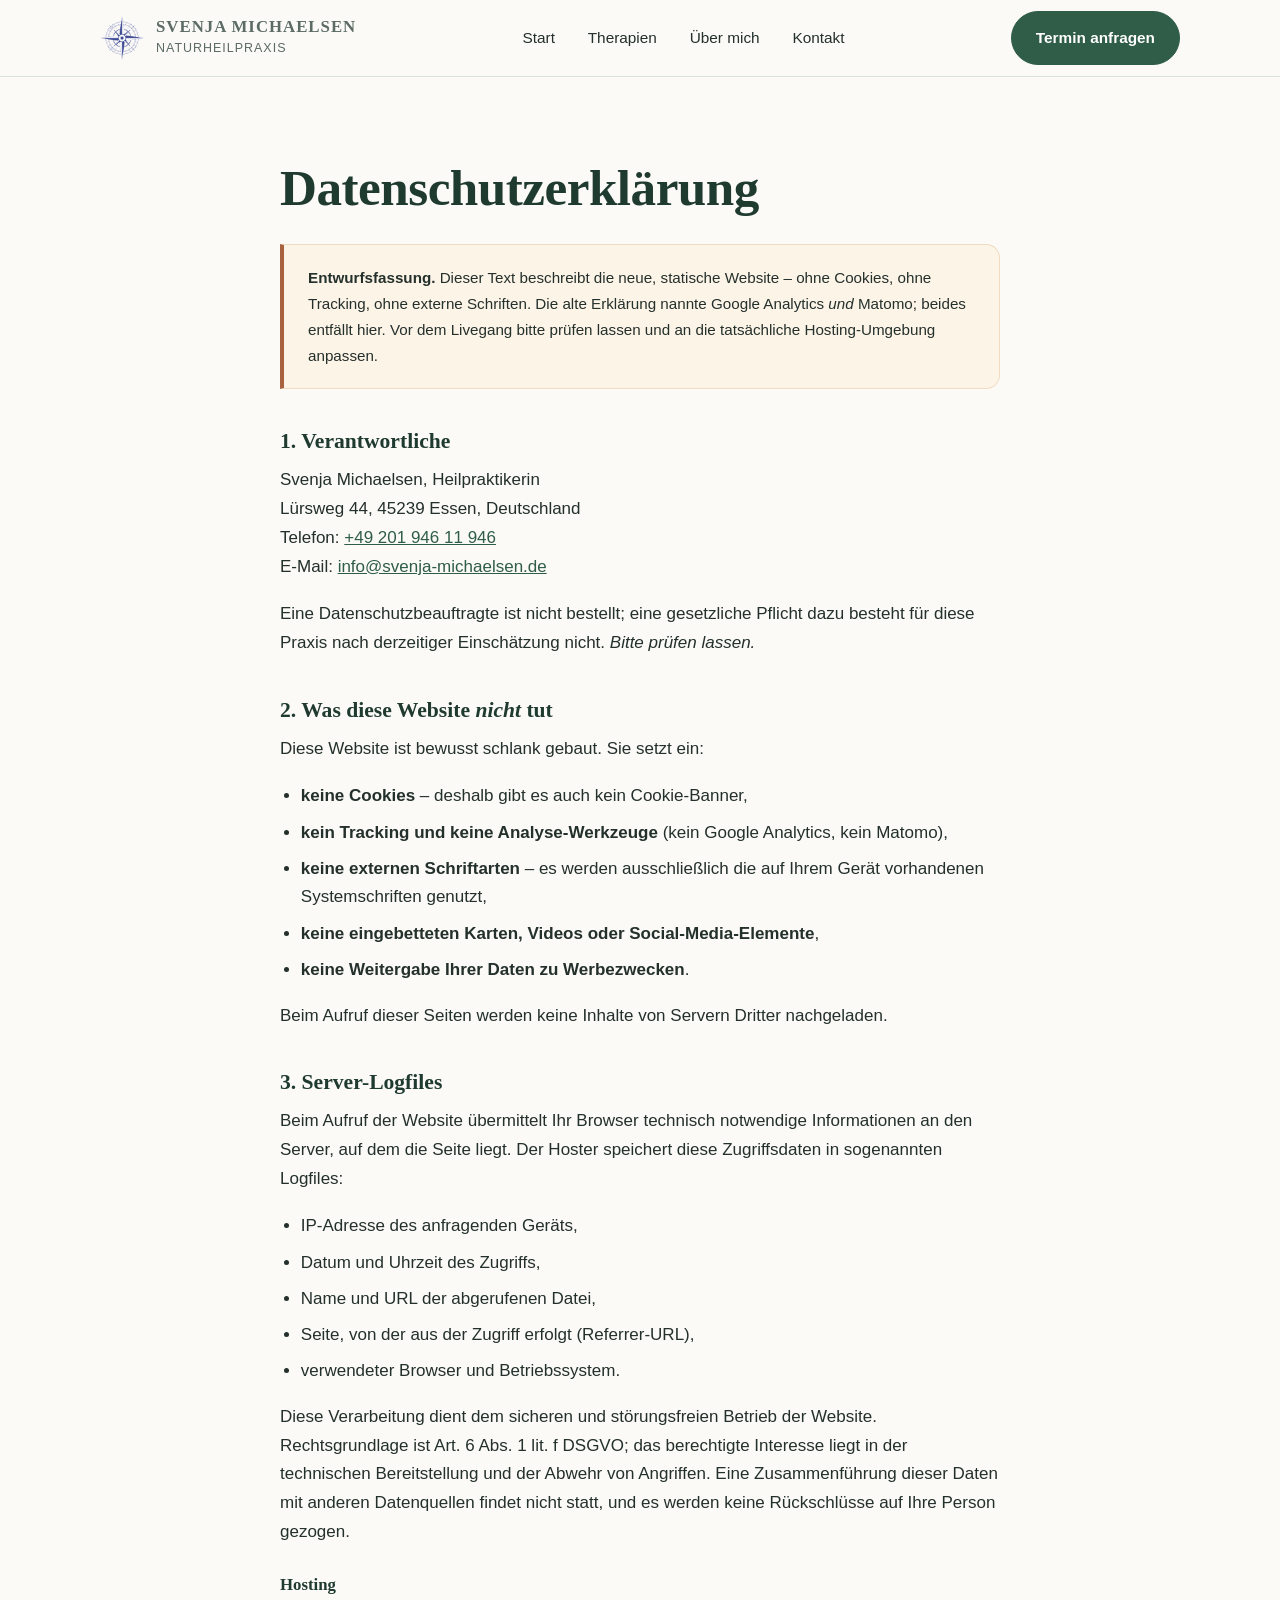
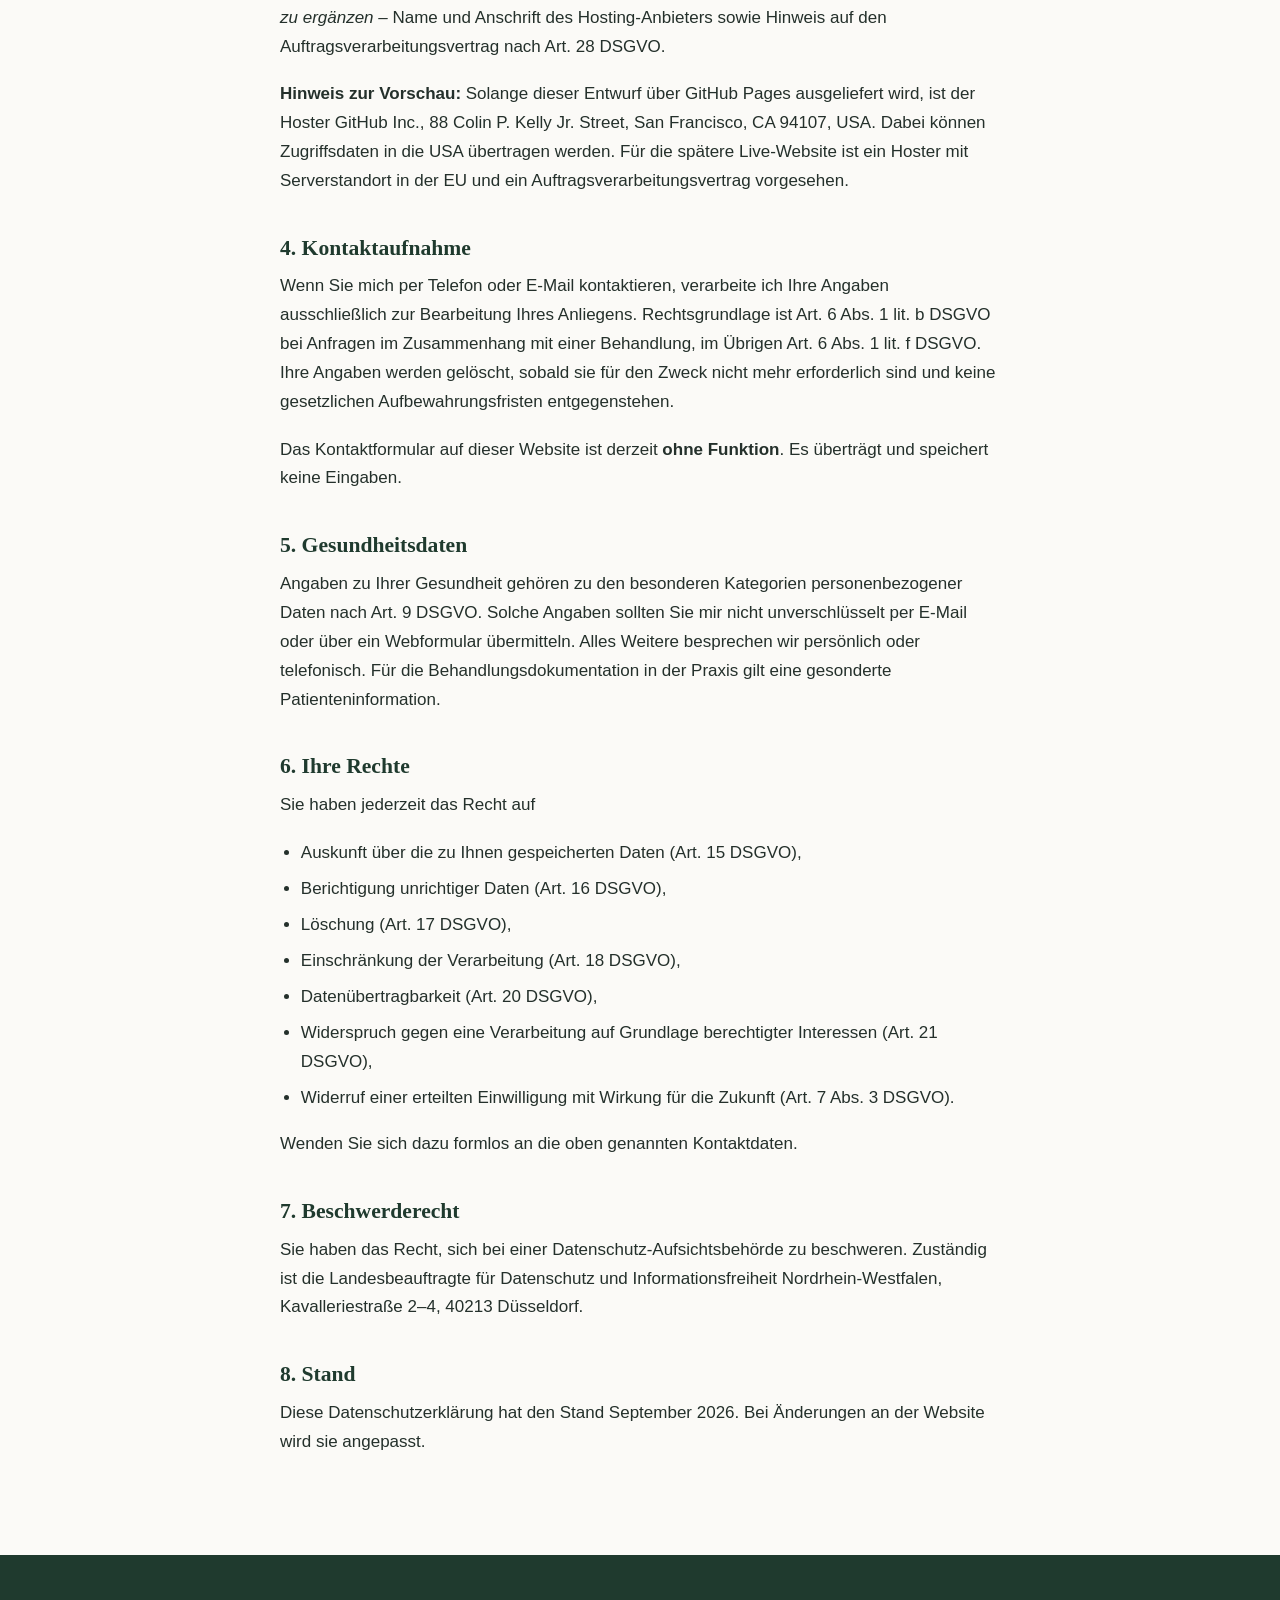
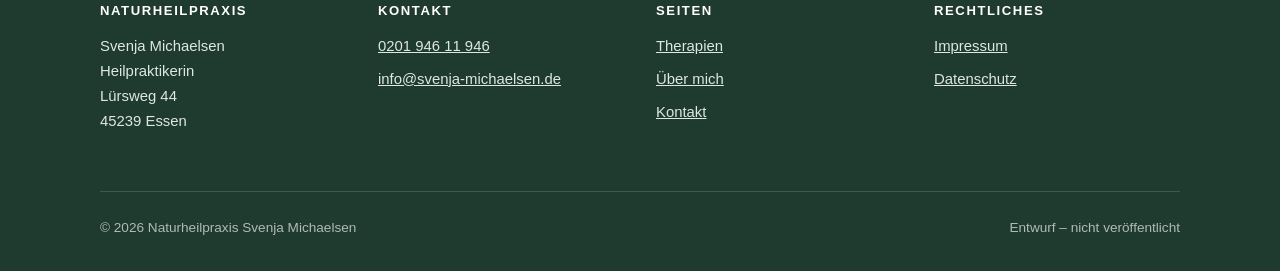
==== datenschutz.html @ 74a48e5a "Relaunch-Entwurf: statische Website aus 21 Joomla-Seiten Neustrukturierung der bisherigen Website: -" ====
<!DOCTYPE html>
<html lang="de">
<head>
<meta charset="utf-8">
<meta name="viewport" content="width=device-width, initial-scale=1">
<title>Datenschutzerklärung | Naturheilpraxis Svenja Michaelsen</title>
<meta name="description" content="Datenschutzerklärung der Naturheilpraxis Svenja Michaelsen. Diese Website setzt keine Cookies, kein Tracking und keine externen Dienste ein.">
<meta name="robots" content="noindex, follow">
<link rel="stylesheet" href="css/style.css">
<link rel="icon" href="img/logo.png">
</head>
<body>
<a class="skip" href="#inhalt">Zum Inhalt springen</a>

<header class="kopf">
  <div class="wrap">
    <a class="marke" href="index.html">
      <img src="img/logo.png" alt="">
      <span><b>Svenja Michaelsen</b><span>Naturheilpraxis</span></span>
    </a>
    <nav aria-label="Hauptmenü">
      <ul class="menue">
        <li><a href="index.html">Start</a></li>
        <li><a href="therapien.html">Therapien</a></li>
        <li><a href="ueber-mich.html">Über mich</a></li>
        <li><a href="kontakt.html">Kontakt</a></li>
      </ul>
    </nav>
    <a class="knopf" href="kontakt.html">Termin anfragen</a>
  </div>
</header>

<main id="inhalt">
  <section>
    <div class="wrap rechtstext">
      <h1>Datenschutzerklärung</h1>

      <div class="hinweis entwurf">
        <p><strong>Entwurfsfassung.</strong> Dieser Text beschreibt die neue, statische Website – ohne Cookies, ohne Tracking, ohne externe Schriften. Die alte Erklärung nannte Google Analytics <em>und</em> Matomo; beides entfällt hier. Vor dem Livegang bitte prüfen lassen und an die tatsächliche Hosting-Umgebung anpassen.</p>
      </div>

      <h2>1. Verantwortliche</h2>
      <p>
        Svenja Michaelsen, Heilpraktikerin<br>
        Lürsweg 44, 45239 Essen, Deutschland<br>
        Telefon: <a href="tel:+492019461194">+49 201 946 11 946</a><br>
        E-Mail: <a href="mailto:info@svenja-michaelsen.de">info@svenja-michaelsen.de</a>
      </p>
      <p>Eine Datenschutzbeauftragte ist nicht bestellt; eine gesetzliche Pflicht dazu besteht für diese Praxis nach derzeitiger Einschätzung nicht. <em>Bitte prüfen lassen.</em></p>

      <h2>2. Was diese Website <em>nicht</em> tut</h2>
      <p>Diese Website ist bewusst schlank gebaut. Sie setzt ein:</p>
      <ul>
        <li><strong>keine Cookies</strong> – deshalb gibt es auch kein Cookie-Banner,</li>
        <li><strong>kein Tracking und keine Analyse-Werkzeuge</strong> (kein Google Analytics, kein Matomo),</li>
        <li><strong>keine externen Schriftarten</strong> – es werden ausschließlich die auf Ihrem Gerät vorhandenen Systemschriften genutzt,</li>
        <li><strong>keine eingebetteten Karten, Videos oder Social-Media-Elemente</strong>,</li>
        <li><strong>keine Weitergabe Ihrer Daten zu Werbezwecken</strong>.</li>
      </ul>
      <p>Beim Aufruf dieser Seiten werden keine Inhalte von Servern Dritter nachgeladen.</p>

      <h2>3. Server-Logfiles</h2>
      <p>Beim Aufruf der Website übermittelt Ihr Browser technisch notwendige Informationen an den Server, auf dem die Seite liegt. Der Hoster speichert diese Zugriffsdaten in sogenannten Logfiles:</p>
      <ul>
        <li>IP-Adresse des anfragenden Geräts,</li>
        <li>Datum und Uhrzeit des Zugriffs,</li>
        <li>Name und URL der abgerufenen Datei,</li>
        <li>Seite, von der aus der Zugriff erfolgt (Referrer-URL),</li>
        <li>verwendeter Browser und Betriebssystem.</li>
      </ul>
      <p>Diese Verarbeitung dient dem sicheren und störungsfreien Betrieb der Website. Rechtsgrundlage ist Art. 6 Abs. 1 lit. f DSGVO; das berechtigte Interesse liegt in der technischen Bereitstellung und der Abwehr von Angriffen. Eine Zusammenführung dieser Daten mit anderen Datenquellen findet nicht statt, und es werden keine Rückschlüsse auf Ihre Person gezogen.</p>

      <h3>Hosting</h3>
      <p><em>zu ergänzen –</em> Name und Anschrift des Hosting-Anbieters sowie Hinweis auf den Auftragsverarbeitungsvertrag nach Art. 28 DSGVO.</p>
      <p><strong>Hinweis zur Vorschau:</strong> Solange dieser Entwurf über GitHub Pages ausgeliefert wird, ist der Hoster GitHub Inc., 88 Colin P. Kelly Jr. Street, San Francisco, CA 94107, USA. Dabei können Zugriffsdaten in die USA übertragen werden. Für die spätere Live-Website ist ein Hoster mit Serverstandort in der EU und ein Auftragsverarbeitungsvertrag vorgesehen.</p>

      <h2>4. Kontaktaufnahme</h2>
      <p>Wenn Sie mich per Telefon oder E-Mail kontaktieren, verarbeite ich Ihre Angaben ausschließlich zur Bearbeitung Ihres Anliegens. Rechtsgrundlage ist Art. 6 Abs. 1 lit. b DSGVO bei Anfragen im Zusammenhang mit einer Behandlung, im Übrigen Art. 6 Abs. 1 lit. f DSGVO. Ihre Angaben werden gelöscht, sobald sie für den Zweck nicht mehr erforderlich sind und keine gesetzlichen Aufbewahrungsfristen entgegenstehen.</p>
      <p>Das Kontaktformular auf dieser Website ist derzeit <strong>ohne Funktion</strong>. Es überträgt und speichert keine Eingaben.</p>

      <h2>5. Gesundheitsdaten</h2>
      <p>Angaben zu Ihrer Gesundheit gehören zu den besonderen Kategorien personenbezogener Daten nach Art. 9 DSGVO. Solche Angaben sollten Sie mir nicht unverschlüsselt per E-Mail oder über ein Webformular übermitteln. Alles Weitere besprechen wir persönlich oder telefonisch. Für die Behandlungsdokumentation in der Praxis gilt eine gesonderte Patienteninformation.</p>

      <h2>6. Ihre Rechte</h2>
      <p>Sie haben jederzeit das Recht auf</p>
      <ul>
        <li>Auskunft über die zu Ihnen gespeicherten Daten (Art. 15 DSGVO),</li>
        <li>Berichtigung unrichtiger Daten (Art. 16 DSGVO),</li>
        <li>Löschung (Art. 17 DSGVO),</li>
        <li>Einschränkung der Verarbeitung (Art. 18 DSGVO),</li>
        <li>Datenübertragbarkeit (Art. 20 DSGVO),</li>
        <li>Widerspruch gegen eine Verarbeitung auf Grundlage berechtigter Interessen (Art. 21 DSGVO),</li>
        <li>Widerruf einer erteilten Einwilligung mit Wirkung für die Zukunft (Art. 7 Abs. 3 DSGVO).</li>
      </ul>
      <p>Wenden Sie sich dazu formlos an die oben genannten Kontaktdaten.</p>

      <h2>7. Beschwerderecht</h2>
      <p>Sie haben das Recht, sich bei einer Datenschutz-Aufsichtsbehörde zu beschweren. Zuständig ist die Landesbeauftragte für Datenschutz und Informationsfreiheit Nordrhein-Westfalen, Kavalleriestraße 2–4, 40213 Düsseldorf.</p>

      <h2>8. Stand</h2>
      <p>Diese Datenschutzerklärung hat den Stand September 2026. Bei Änderungen an der Website wird sie angepasst.</p>

    </div>
  </section>
</main>

<footer class="fuss">
  <div class="wrap">
    <div class="fussgitter">
      <div>
        <h3>Naturheilpraxis</h3>
        <p>Svenja Michaelsen<br>Heilpraktikerin<br>Lürsweg 44<br>45239 Essen</p>
      </div>
      <div>
        <h3>Kontakt</h3>
        <ul>
          <li><a href="tel:+492019461194">0201 946 11 946</a></li>
          <li><a href="mailto:info@svenja-michaelsen.de">info@svenja-michaelsen.de</a></li>
        </ul>
      </div>
      <nav>
        <h3>Seiten</h3>
        <ul>
          <li><a href="therapien.html">Therapien</a></li>
          <li><a href="ueber-mich.html">Über mich</a></li>
          <li><a href="kontakt.html">Kontakt</a></li>
        </ul>
      </nav>
      <nav>
        <h3>Rechtliches</h3>
        <ul>
          <li><a href="impressum.html">Impressum</a></li>
          <li><a href="datenschutz.html">Datenschutz</a></li>
        </ul>
      </nav>
    </div>
    <div class="fussnote">
      <span>© 2026 Naturheilpraxis Svenja Michaelsen</span>
      <span>Entwurf – nicht veröffentlicht</span>
    </div>
  </div>
</footer>

</body>
</html>
---- css/style.css ----
/* =========================================================
   Naturheilpraxis Svenja Michaelsen
   Relaunch-Entwurf 2026 - reines HTML/CSS, keine externen
   Ressourcen (keine Google Fonts, kein CDN, kein Tracking).
   ========================================================= */

:root {
  --gruen-900: #1f3a2e;
  --gruen-700: #2f5d47;
  --gruen-500: #4a7c62;
  --gruen-100: #dde8e1;
  --gruen-050: #eef4f0;

  --sand-100: #f6f1e9;
  --sand-200: #eadfd0;
  --terra:    #a8623f;

  --text:     #24302b;
  --text-mut: #5c6b64;
  --linie:    #d9e2dc;
  --weiss:    #ffffff;
  --grund:    #fbfaf7;

  --serif: "Iowan Old Style", "Palatino Linotype", Palatino, "Book Antiqua", Georgia, serif;
  --sans: -apple-system, BlinkMacSystemFont, "Segoe UI", Roboto, "Helvetica Neue", Arial, sans-serif;

  --breite: 1120px;
  --radius: 14px;
  --schatten: 0 1px 2px rgba(31,58,46,.05), 0 8px 24px rgba(31,58,46,.06);
}

*, *::before, *::after { box-sizing: border-box; }

html { scroll-behavior: smooth; scroll-padding-top: 90px; }
@media (prefers-reduced-motion: reduce) { html { scroll-behavior: auto; } }

body {
  margin: 0;
  background: var(--grund);
  color: var(--text);
  font-family: var(--sans);
  font-size: 1.0625rem;
  line-height: 1.7;
  -webkit-font-smoothing: antialiased;
}

h1, h2, h3 { font-family: var(--serif); font-weight: 600; line-height: 1.2; color: var(--gruen-900); margin: 0 0 .5em; }
h1 { font-size: clamp(2.1rem, 5vw, 3.2rem); letter-spacing: -.01em; }
h2 { font-size: clamp(1.6rem, 3.2vw, 2.1rem); }
h3 { font-size: 1.2rem; }
p  { margin: 0 0 1.1em; }
a  { color: var(--gruen-700); }
img { max-width: 100%; height: auto; display: block; }

.wrap { width: 100%; max-width: var(--breite); margin-inline: auto; padding-inline: 1.25rem; }
.eng  { max-width: 680px; }

/* --- Sprungmarke fuer Tastatur/Screenreader --- */
.skip {
  position: absolute; left: -9999px; top: 0;
  background: var(--gruen-900); color: #fff; padding: .75rem 1.25rem; z-index: 200;
}
.skip:focus { left: 0; }

:focus-visible { outline: 3px solid var(--terra); outline-offset: 3px; border-radius: 4px; }

/* =================== Kopfbereich =================== */
.topbar {
  background: var(--gruen-900); color: var(--gruen-100);
  font-size: .875rem; padding: .5rem 0;
}
.topbar .wrap { display: flex; flex-wrap: wrap; gap: .4rem 1.75rem; justify-content: center; }
.topbar a { color: var(--gruen-100); text-decoration: none; }
.topbar a:hover { text-decoration: underline; }

.kopf {
  position: sticky; top: 0; z-index: 100;
  background: rgba(251,250,247,.94);
  backdrop-filter: blur(8px);
  border-bottom: 1px solid var(--linie);
}
.kopf .wrap { display: flex; align-items: center; justify-content: space-between; gap: 1rem; min-height: 76px; }

.marke { display: flex; align-items: center; gap: .75rem; text-decoration: none; color: var(--gruen-900); }
.marke img { width: 44px; height: 44px; border-radius: 50%; }
.marke b { font-family: var(--serif); font-size: 1.05rem; font-weight: 600; display: block; line-height: 1.25; }
.marke span { font-size: .78rem; color: var(--text-mut); letter-spacing: .08em; text-transform: uppercase; }

.menue { display: flex; gap: .35rem; list-style: none; margin: 0; padding: 0; align-items: center; }
.menue a {
  display: block; padding: .55rem .85rem; border-radius: 999px;
  text-decoration: none; color: var(--text); font-size: .96rem;
}
.menue a:hover { background: var(--gruen-050); color: var(--gruen-900); }
.menue a[aria-current="page"] { background: var(--gruen-100); color: var(--gruen-900); font-weight: 600; }

.knopf {
  display: inline-block; padding: .8rem 1.5rem; border-radius: 999px;
  background: var(--gruen-700); color: #fff; text-decoration: none;
  font-weight: 600; font-size: .96rem; border: 1px solid var(--gruen-700);
  transition: background .18s ease, transform .18s ease;
}
.knopf:hover { background: var(--gruen-900); border-color: var(--gruen-900); }
.knopf.hell { background: transparent; color: var(--gruen-900); border-color: var(--gruen-500); }
.knopf.hell:hover { background: var(--gruen-050); }
.knopf.weiss { background: #fff; color: var(--gruen-900); border-color: #fff; }
.knopf.weiss:hover { background: var(--sand-100); border-color: var(--sand-100); }

/* =================== Hero =================== */
.hero {
  background:
    radial-gradient(ellipse 70% 90% at 88% 10%, var(--gruen-100) 0%, transparent 60%),
    radial-gradient(ellipse 60% 80% at 5% 90%, var(--sand-200) 0%, transparent 55%),
    var(--sand-100);
  padding: clamp(3.5rem, 9vw, 6.5rem) 0;
  border-bottom: 1px solid var(--linie);
}
.hero .eng { max-width: 760px; }
.heroduo { display: grid; gap: clamp(2rem, 5vw, 4rem); align-items: center; grid-template-columns: 1fr; }
@media (min-width: 900px) { .heroduo { grid-template-columns: 1fr 340px; } }
.herotext { max-width: 620px; }

.herobild { margin: 0; position: relative; justify-self: center; }
.herobild img {
  width: 100%; max-width: 340px; aspect-ratio: 5 / 6; object-fit: cover; object-position: 50% 22%;
  border-radius: 200px 200px var(--radius) var(--radius);
  box-shadow: 0 18px 48px rgba(31,58,46,.16);
  filter: saturate(1.04) contrast(1.03);
}
.herobild figcaption {
  position: absolute; left: 50%; bottom: -.9rem; transform: translateX(-50%);
  background: var(--weiss); border: 1px solid var(--gruen-100);
  border-radius: 999px; padding: .5rem 1.25rem; white-space: nowrap;
  font-family: var(--serif); color: var(--gruen-900); font-size: .98rem;
  box-shadow: var(--schatten);
}
.herobild figcaption span {
  display: block; font-family: var(--sans); font-size: .7rem; letter-spacing: .12em;
  text-transform: uppercase; color: var(--text-mut); font-weight: 600; margin-top: -.15rem;
}
@media (max-width: 899px) { .herobild { margin-top: 1rem; } .herobild img { max-width: 260px; } }
.hero .augen {
  display: inline-block; margin-bottom: 1.25rem; padding: .3rem .9rem;
  background: rgba(255,255,255,.7); border: 1px solid var(--gruen-100);
  border-radius: 999px; font-size: .82rem; letter-spacing: .1em;
  text-transform: uppercase; color: var(--gruen-700); font-weight: 600;
}
.hero p.lead { font-size: 1.2rem; color: var(--text-mut); max-width: 56ch; }
.hero .aktionen { display: flex; flex-wrap: wrap; gap: .75rem; margin-top: 1.75rem; }

/* =================== Abschnitte =================== */
section { padding: clamp(3rem, 7vw, 5rem) 0; }
section.hell { background: var(--weiss); border-block: 1px solid var(--linie); }
section.dunkel { background: var(--gruen-900); color: var(--gruen-100); }
section.dunkel h2 { color: #fff; }

.kopfzeile { max-width: 62ch; margin-bottom: 2.5rem; }
.kopfzeile p { color: var(--text-mut); margin-bottom: 0; }
.uebertitel {
  display: block; font-size: .8rem; letter-spacing: .14em; text-transform: uppercase;
  color: var(--gruen-500); font-weight: 700; margin-bottom: .6rem;
}

/* --- Merkmale --- */
.merkmale { display: grid; gap: 1.5rem; grid-template-columns: repeat(auto-fit, minmax(260px, 1fr)); }
.merkmal { padding: 1.6rem; background: var(--weiss); border: 1px solid var(--linie); border-radius: var(--radius); }
.merkmal h3 { margin-bottom: .35rem; }
.merkmal p { margin: 0; color: var(--text-mut); font-size: .97rem; }
.merkmal .zeichen { font-size: 1.5rem; line-height: 1; margin-bottom: .8rem; display: block; }

/* --- Therapie-Karten --- */
.karten { display: grid; gap: 1.25rem; grid-template-columns: repeat(auto-fill, minmax(230px, 1fr)); list-style: none; margin: 0; padding: 0; }
.karte { background: var(--weiss); border: 1px solid var(--linie); border-radius: var(--radius); overflow: hidden; transition: box-shadow .2s ease, transform .2s ease; }
.karte:hover { box-shadow: var(--schatten); transform: translateY(-3px); }
.karte a { display: block; text-decoration: none; color: inherit; height: 100%; }
.karte img { aspect-ratio: 1 / 1; object-fit: cover; width: 100%; }
.karte .inhalt { padding: 1.1rem 1.2rem 1.3rem; }
.karte h3 { font-size: 1.05rem; margin-bottom: .3rem; }
.karte p { margin: 0; font-size: .9rem; color: var(--text-mut); }
.karte .pfeil { color: var(--gruen-500); font-weight: 600; font-size: .88rem; margin-top: .7rem; display: block; }

/* --- Zwei Spalten --- */
.duo { display: grid; gap: clamp(2rem, 5vw, 3.5rem); align-items: center; grid-template-columns: 1fr; }
@media (min-width: 820px) { .duo { grid-template-columns: 340px 1fr; } .duo.gedreht { grid-template-columns: 1fr 340px; } }
.duo img { border-radius: var(--radius); box-shadow: var(--schatten); }

/* --- Therapie-Detailbloecke --- */
.therapie { padding: 2.25rem 0; border-top: 1px solid var(--linie); scroll-margin-top: 100px; }
.therapie:first-of-type { border-top: 0; }
.therapie .duo { align-items: start; }
@media (min-width: 820px) { .therapie .duo { grid-template-columns: 260px 1fr; } }
.therapie img { border-radius: var(--radius); }

/* --- Ablauf-Schritte --- */
.schritte { list-style: none; counter-reset: s; margin: 0; padding: 0; display: grid; gap: 1.25rem; }
.schritte li { counter-increment: s; padding-left: 3.4rem; position: relative; }
.schritte li::before {
  content: counter(s); position: absolute; left: 0; top: -.15rem;
  width: 2.35rem; height: 2.35rem; border-radius: 50%;
  background: var(--gruen-100); color: var(--gruen-900);
  display: grid; place-items: center; font-weight: 700; font-family: var(--serif);
}
.schritte h3 { margin-bottom: .2rem; font-size: 1.05rem; }
.schritte p { margin: 0; color: var(--text-mut); font-size: .97rem; }

/* --- Hinweis-Kasten --- */
.hinweis {
  background: var(--gruen-050); border: 1px solid var(--gruen-100);
  border-left: 4px solid var(--gruen-500);
  border-radius: 0 var(--radius) var(--radius) 0;
  padding: 1.25rem 1.5rem; font-size: .95rem;
}
.hinweis :last-child { margin-bottom: 0; }
.hinweis.entwurf { background: #fdf4e8; border-color: #f0dcc0; border-left-color: var(--terra); }

/* --- Linkliste --- */
.linkliste { list-style: none; margin: 0; padding: 0; display: grid; gap: .6rem; grid-template-columns: repeat(auto-fit, minmax(280px, 1fr)); }
.linkliste a {
  display: block; padding: .85rem 1.1rem; background: var(--weiss);
  border: 1px solid var(--linie); border-radius: 10px; text-decoration: none;
}
.linkliste a:hover { border-color: var(--gruen-500); background: var(--gruen-050); }
.linkliste b { display: block; color: var(--gruen-900); }
.linkliste span { font-size: .85rem; color: var(--text-mut); }

/* =================== Kontakt =================== */
.kontaktgitter { display: grid; gap: clamp(2rem, 5vw, 3.5rem); grid-template-columns: 1fr; }
@media (min-width: 880px) { .kontaktgitter { grid-template-columns: 340px 1fr; } }

.daten { margin: 0 0 2rem; padding: 0; display: grid; gap: 1.25rem; }
.daten dt { font-size: .78rem; letter-spacing: .12em; text-transform: uppercase; color: var(--gruen-500); font-weight: 700; margin-bottom: .15rem; }
.daten dd { margin: 0; }
.daten a { color: var(--gruen-900); }

form { display: grid; gap: 1.1rem; }
.feld { display: grid; gap: .35rem; }
.feld label { font-weight: 600; font-size: .92rem; }
.feld .opt { font-weight: 400; color: var(--text-mut); }
input, textarea, select {
  font: inherit; font-size: 1rem; color: var(--text);
  padding: .8rem .95rem; border: 1px solid var(--linie); border-radius: 10px;
  background: var(--weiss); width: 100%;
}
input:focus, textarea:focus { border-color: var(--gruen-500); }
textarea { min-height: 160px; resize: vertical; }
input:disabled, textarea:disabled, button:disabled {
  background: #f2f1ee; color: #8a938e; cursor: not-allowed;
}
.zweispaltig { display: grid; gap: 1.1rem; grid-template-columns: 1fr; }
@media (min-width: 560px) { .zweispaltig { grid-template-columns: 1fr 1fr; } }
button.knopf { font-family: inherit; cursor: pointer; }
.pflichtnote { font-size: .85rem; color: var(--text-mut); margin: 0; }

/* =================== Aufruf-Band =================== */
.band { text-align: center; }
.band p { color: var(--gruen-100); max-width: 52ch; margin-inline: auto; font-size: 1.1rem; }
.band .aktionen { display: flex; flex-wrap: wrap; gap: .75rem; justify-content: center; margin-top: 1.75rem; }
.band a.tel { color: #fff; font-family: var(--serif); font-size: clamp(1.4rem,3.5vw,2rem); text-decoration: none; display: inline-block; margin-top: .5rem; }
.band a.tel:hover { text-decoration: underline; }

/* =================== Fuss =================== */
.fuss { background: var(--gruen-900); color: var(--gruen-100); padding: 3rem 0 2rem; font-size: .93rem; }
.fuss a { color: var(--gruen-100); }
.fussgitter { display: grid; gap: 2rem; grid-template-columns: repeat(auto-fit, minmax(220px, 1fr)); }
.fuss h3 { color: #fff; font-size: .82rem; letter-spacing: .12em; text-transform: uppercase; font-family: var(--sans); font-weight: 700; margin-bottom: .9rem; }
.fuss ul { list-style: none; margin: 0; padding: 0; display: grid; gap: .5rem; }
.fussnote {
  margin-top: 2.5rem; padding-top: 1.5rem; border-top: 1px solid rgba(255,255,255,.15);
  display: flex; flex-wrap: wrap; gap: .5rem 1.5rem; justify-content: space-between;
  font-size: .85rem; color: rgba(255,255,255,.65);
}
.disclaimer { font-size: .8rem; color: rgba(255,255,255,.55); max-width: 75ch; margin-top: 1rem; }

/* =================== Rechtstexte =================== */
.rechtstext { max-width: 760px; }
.rechtstext h2 { font-size: 1.35rem; margin-top: 2.5rem; }
.rechtstext h3 { font-size: 1.05rem; margin-top: 1.75rem; }
.rechtstext ul, .rechtstext ol { padding-left: 1.3rem; }
.rechtstext li { margin-bottom: .45rem; }

/* =================== Mobil =================== */
@media (max-width: 780px) {
  .kopf .wrap { flex-wrap: wrap; min-height: 0; padding-block: .85rem; }
  .menue { width: 100%; justify-content: flex-start; overflow-x: auto; gap: .15rem; padding-bottom: .15rem; }
  .menue a { padding: .5rem .7rem; white-space: nowrap; }
  .kopf .knopf { display: none; }
}
@media print {
  .kopf, .topbar, .band, .fuss nav { display: none; }
  body { background: #fff; }
}
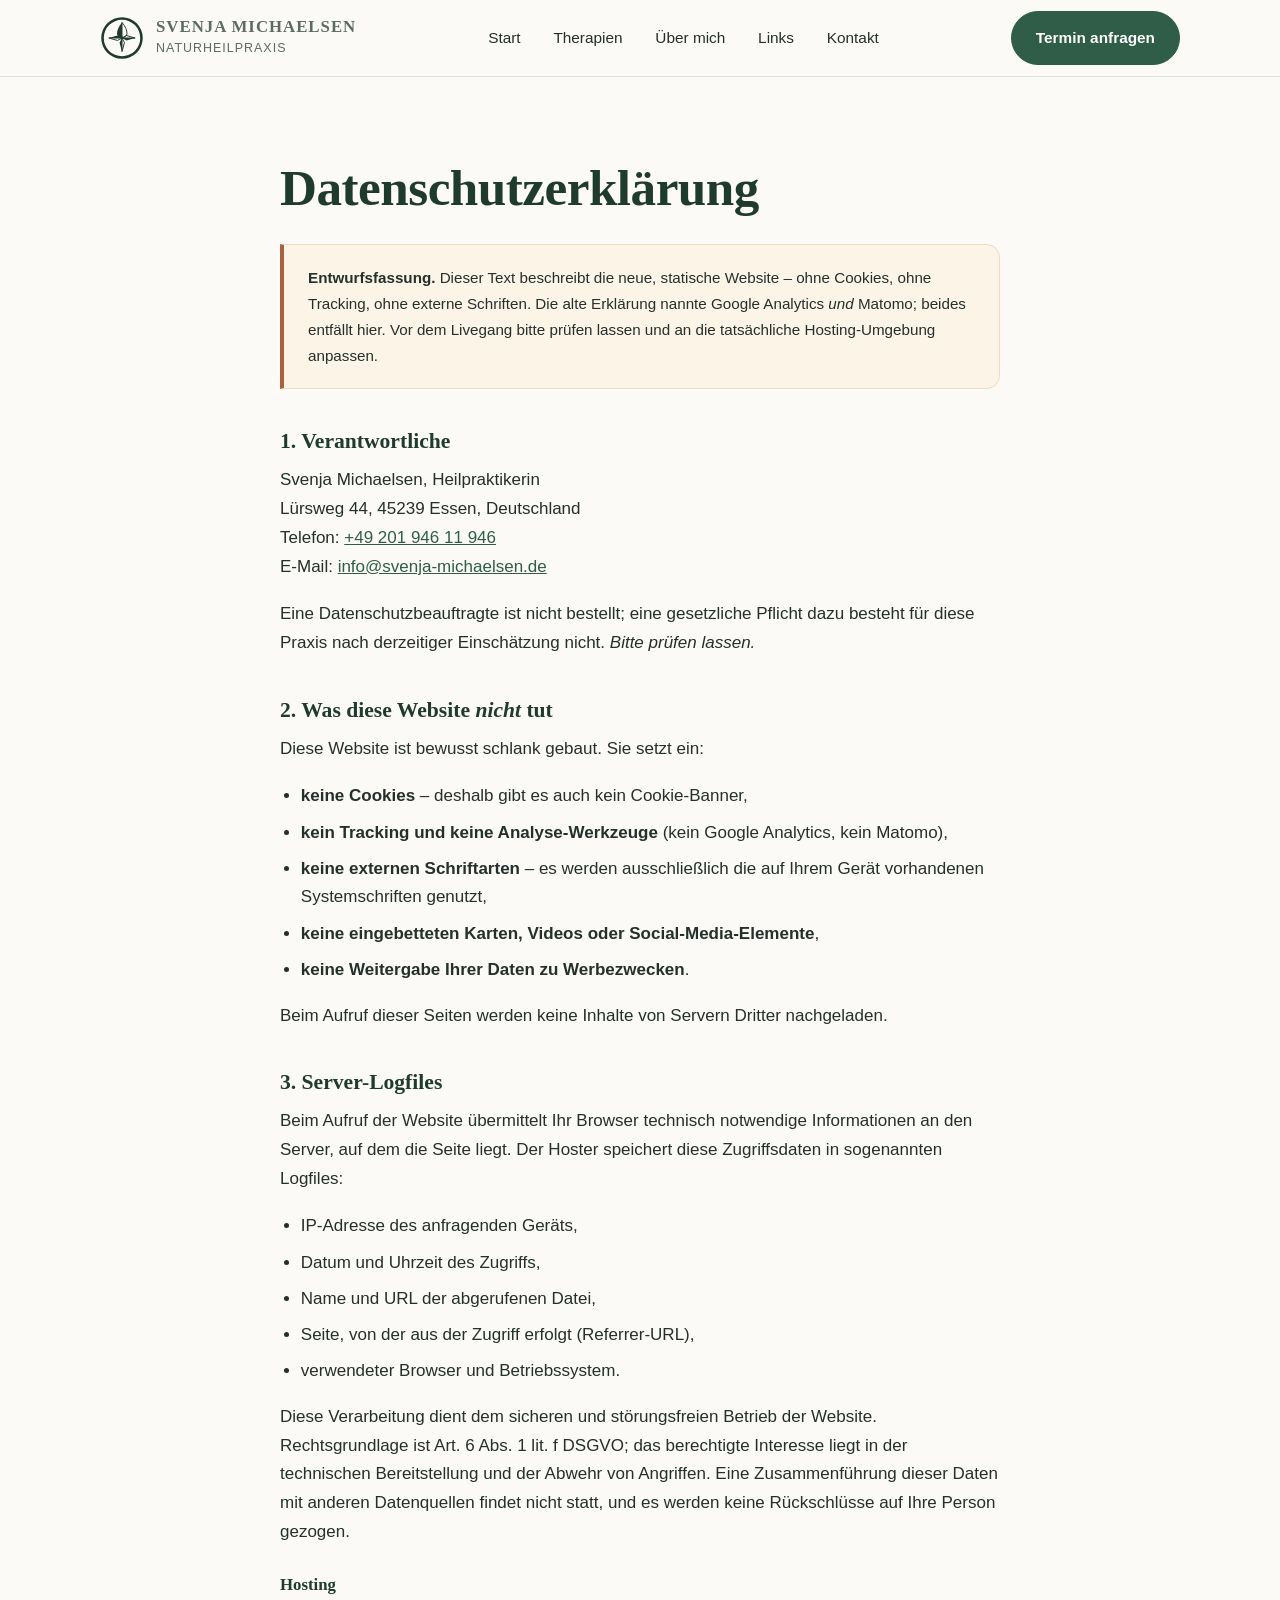
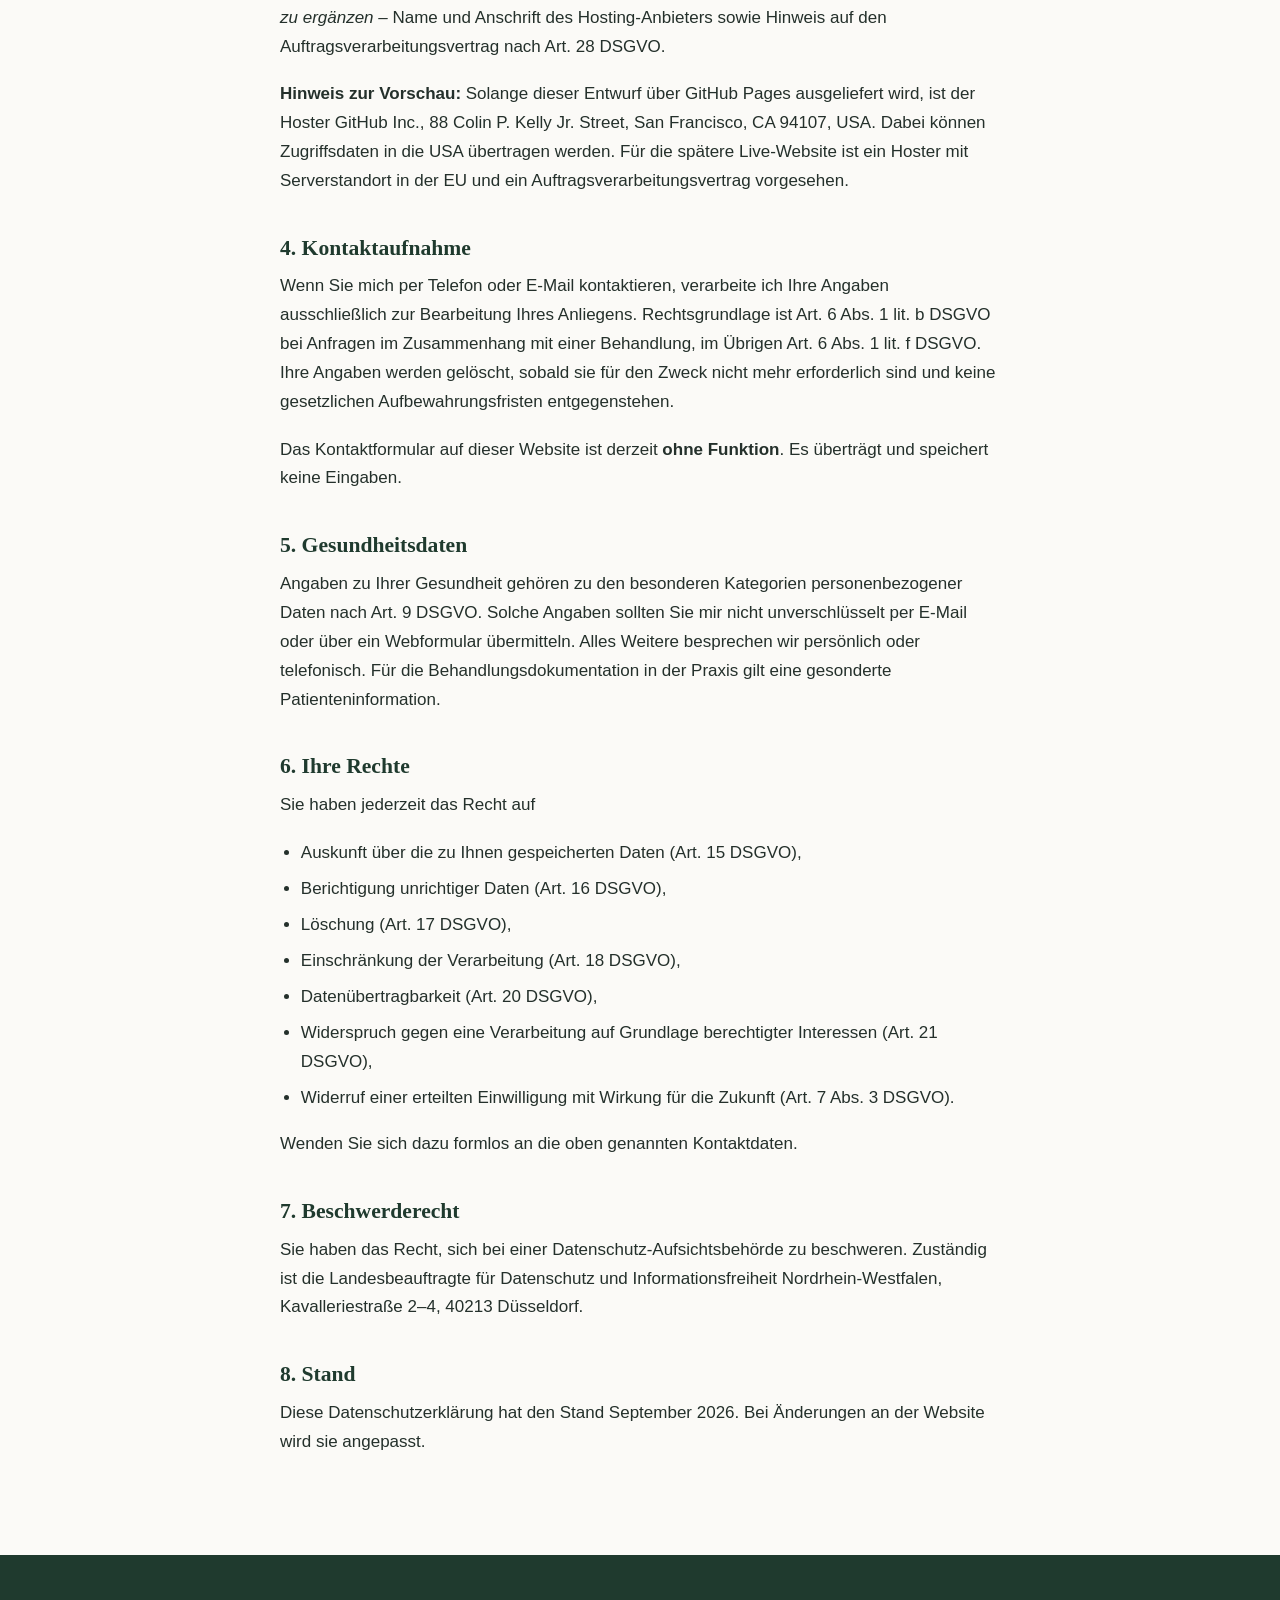
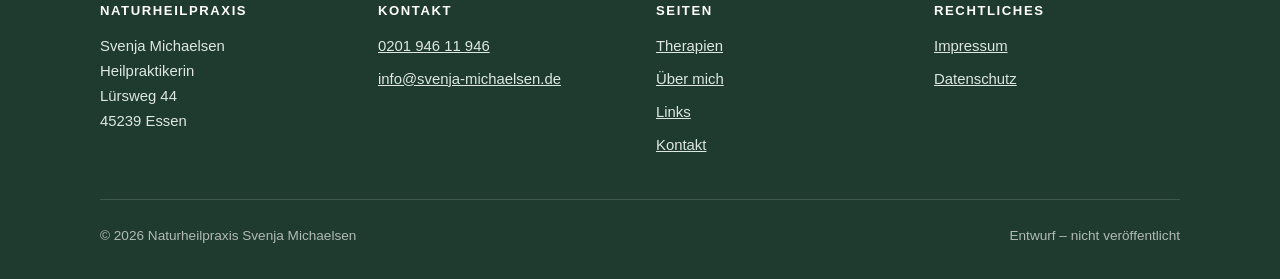
==== commit 20d82a28: "Neues Logo als SVG und eigene Links-Seite im Menue Logo: - Kompassrose neu gezeichnet, Nordspitze al" ====
--- a/datenschutz.html
+++ b/datenschutz.html
@@ -7,7 +7,7 @@
 <meta name="description" content="Datenschutzerklärung der Naturheilpraxis Svenja Michaelsen. Diese Website setzt keine Cookies, kein Tracking und keine externen Dienste ein.">
 <meta name="robots" content="noindex, follow">
 <link rel="stylesheet" href="css/style.css">
-<link rel="icon" href="img/logo.png">
+<link rel="icon" href="img/logo-einfach.svg" type="image/svg+xml">
 </head>
 <body>
 <a class="skip" href="#inhalt">Zum Inhalt springen</a>
@@ -15,7 +15,7 @@
 <header class="kopf">
   <div class="wrap">
     <a class="marke" href="index.html">
-      <img src="img/logo.png" alt="">
+      <img src="img/logo.svg" alt="" width="44" height="44">
       <span><b>Svenja Michaelsen</b><span>Naturheilpraxis</span></span>
     </a>
     <nav aria-label="Hauptmenü">
@@ -23,6 +23,7 @@
         <li><a href="index.html">Start</a></li>
         <li><a href="therapien.html">Therapien</a></li>
         <li><a href="ueber-mich.html">Über mich</a></li>
+        <li><a href="links.html">Links</a></li>
         <li><a href="kontakt.html">Kontakt</a></li>
       </ul>
     </nav>
@@ -123,6 +124,7 @@
         <ul>
           <li><a href="therapien.html">Therapien</a></li>
           <li><a href="ueber-mich.html">Über mich</a></li>
+          <li><a href="links.html">Links</a></li>
           <li><a href="kontakt.html">Kontakt</a></li>
         </ul>
       </nav>
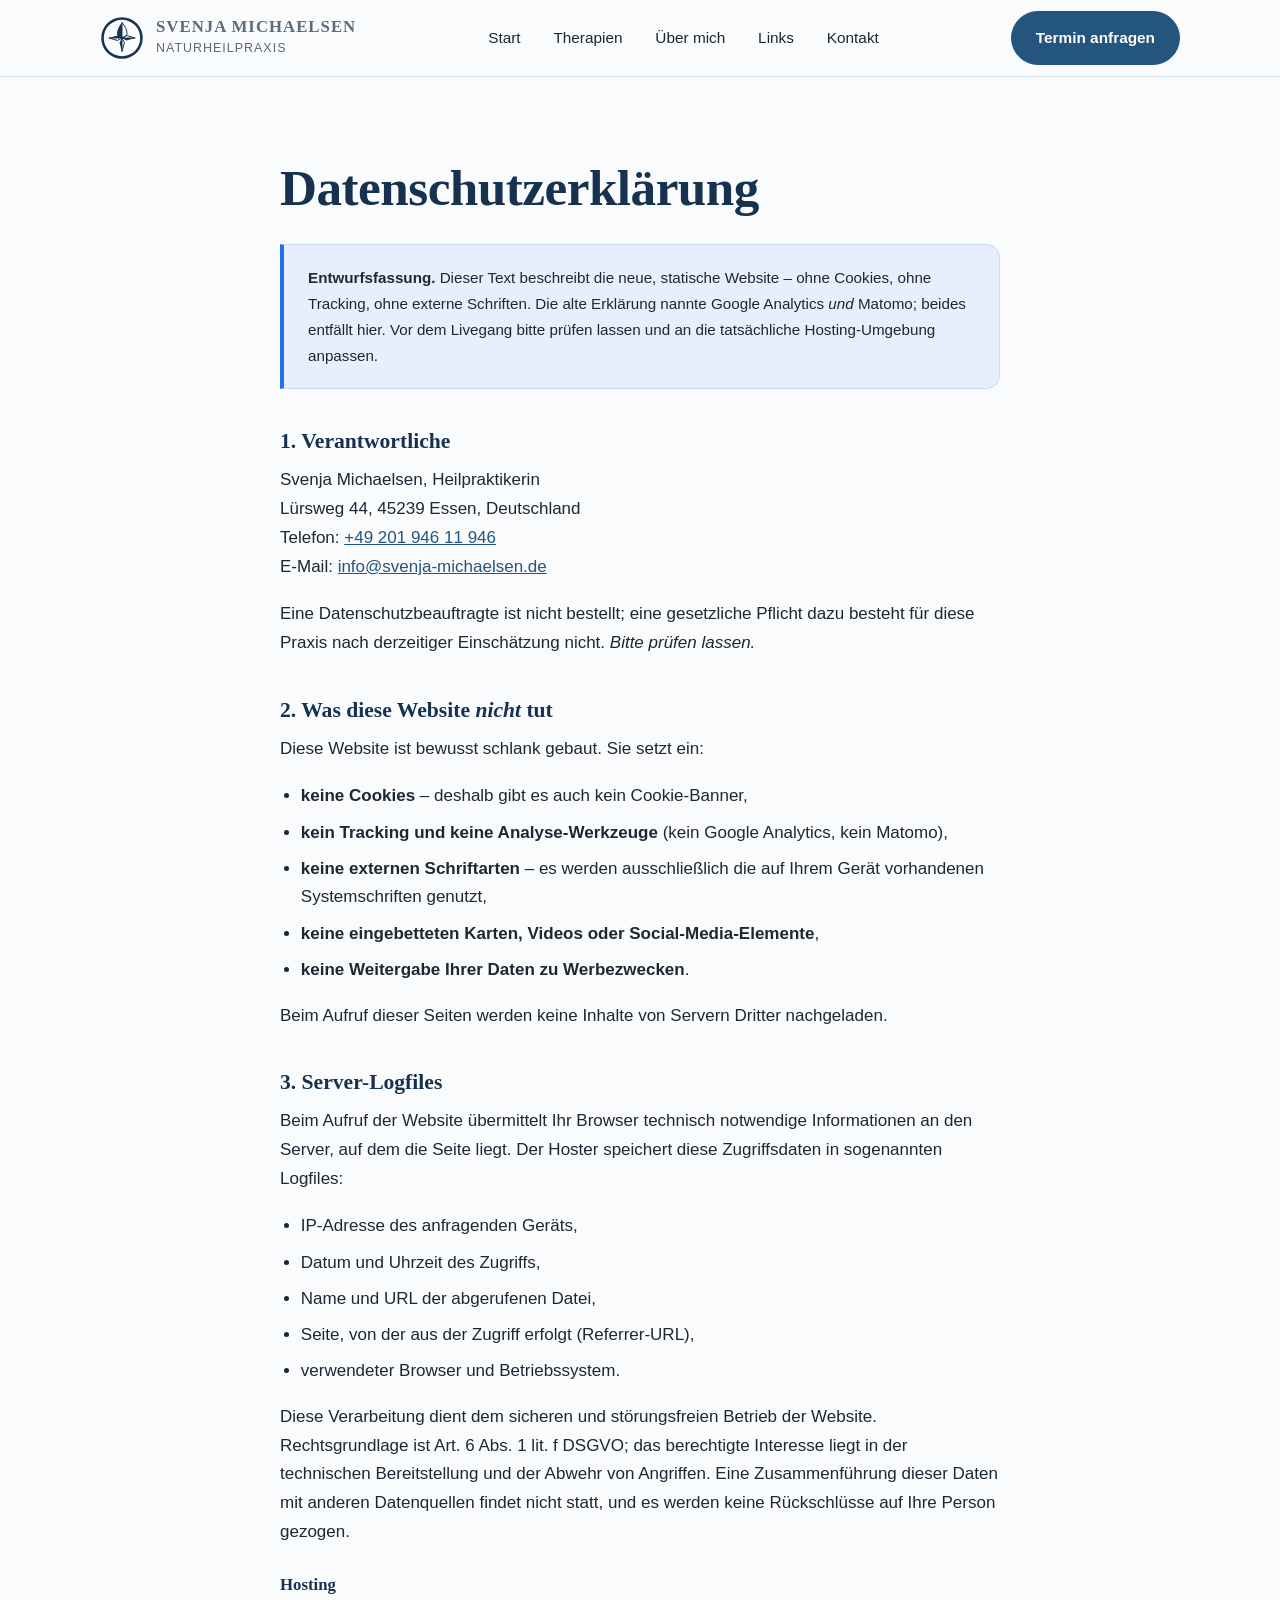
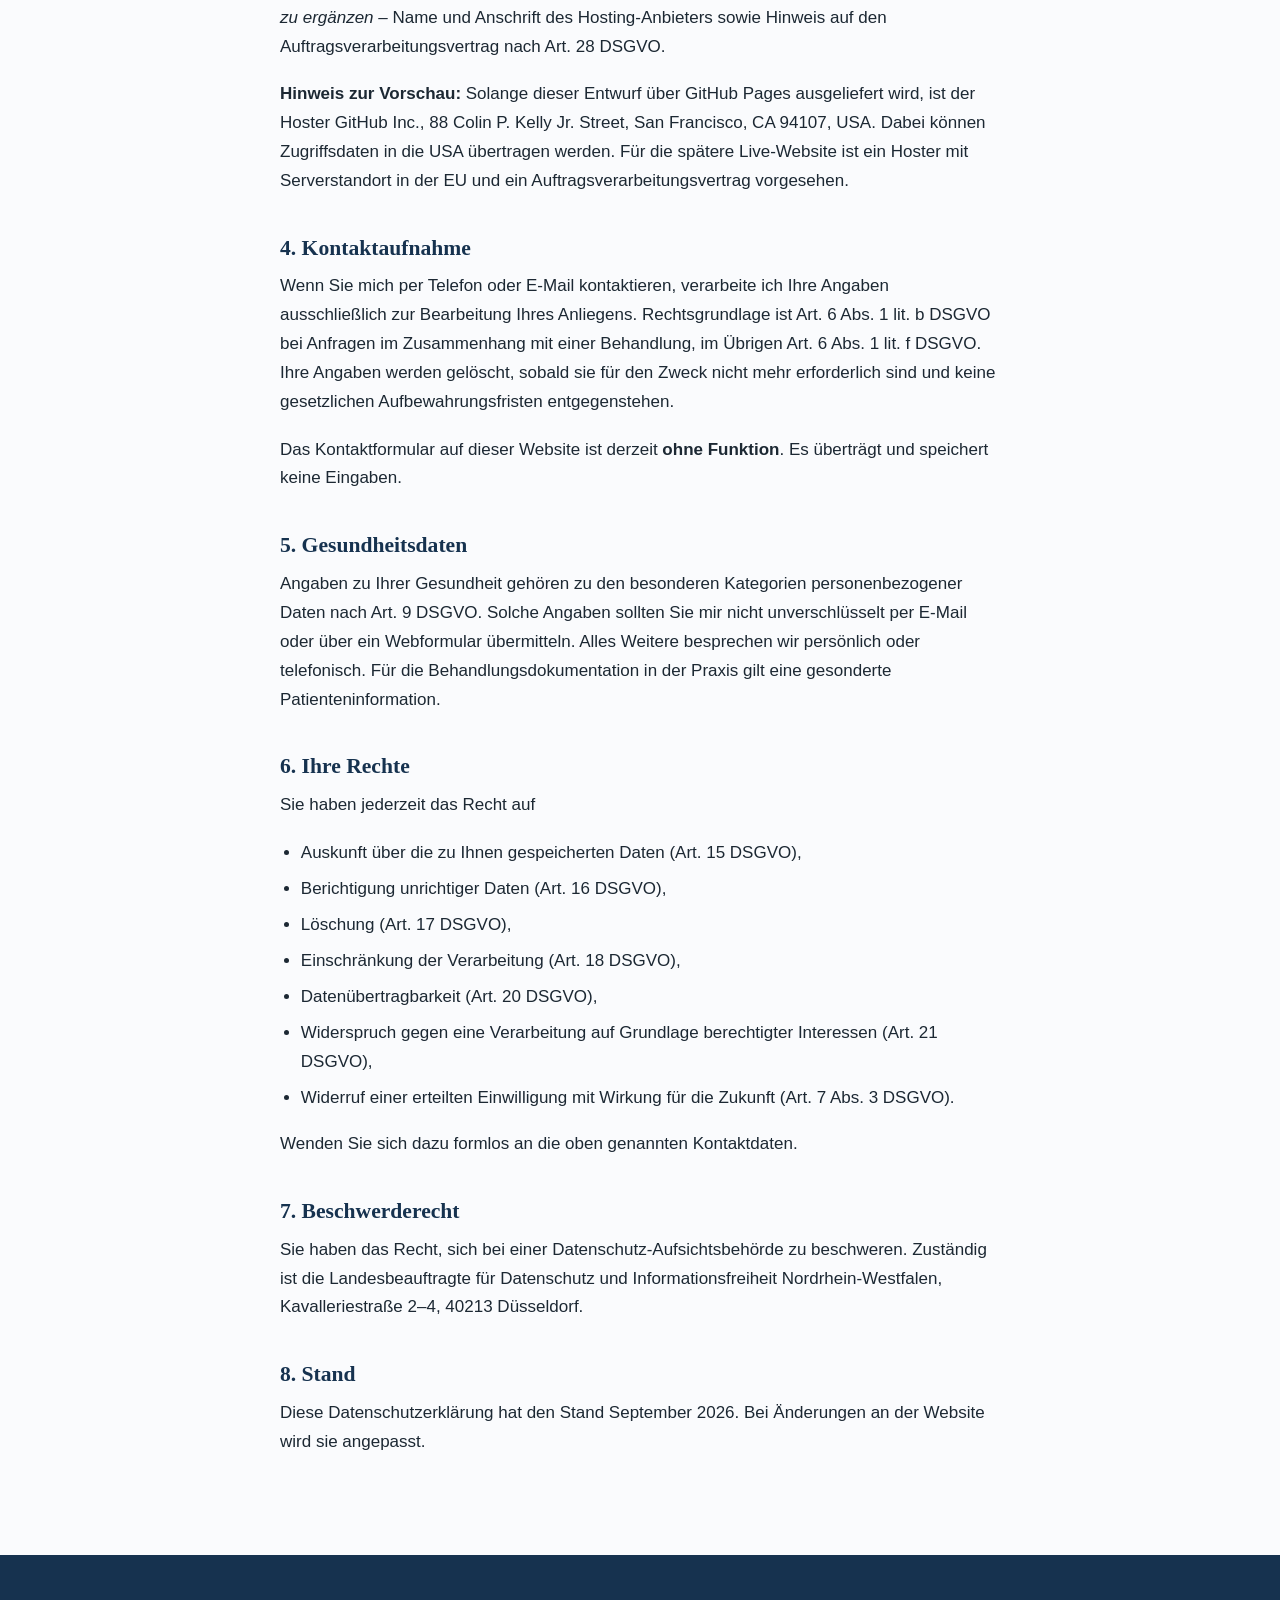
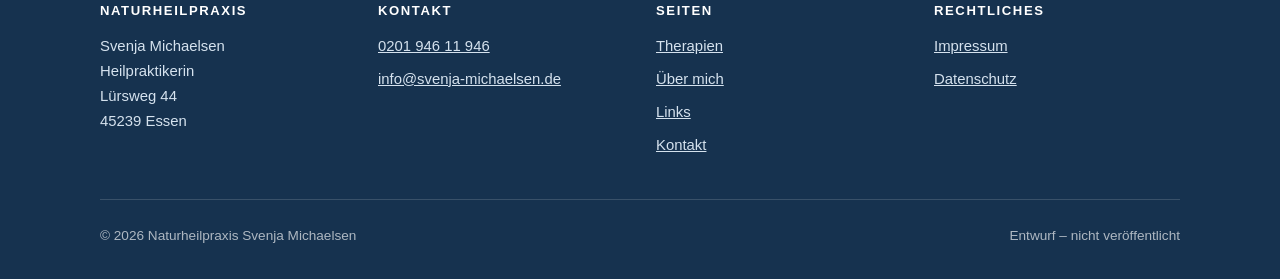
==== commit 17bc1afd: "Bilderrahmen im Ueber-mich-Bereich entfernen" ====
--- a/datenschutz.html
+++ b/datenschutz.html
@@ -6,7 +6,7 @@
 <title>Datenschutzerklärung | Naturheilpraxis Svenja Michaelsen</title>
 <meta name="description" content="Datenschutzerklärung der Naturheilpraxis Svenja Michaelsen. Diese Website setzt keine Cookies, kein Tracking und keine externen Dienste ein.">
 <meta name="robots" content="noindex, follow">
-<link rel="stylesheet" href="css/style.css">
+<link rel="stylesheet" href="css/style.css?v=2">
 <link rel="icon" href="img/logo-einfach.svg" type="image/svg+xml">
 </head>
 <body>
--- a/css/style.css
+++ b/css/style.css
@@ -1,32 +1,32 @@
 /* =========================================================
    Naturheilpraxis Svenja Michaelsen
-   Relaunch-Entwurf 2026 - reines HTML/CSS, keine externen
+   Relaunch-Entwurf 2026 - reines HTML/CSS, Blaupalette, keine externen
    Ressourcen (keine Google Fonts, kein CDN, kein Tracking).
    ========================================================= */
 
 :root {
-  --gruen-900: #1f3a2e;
-  --gruen-700: #2f5d47;
-  --gruen-500: #4a7c62;
-  --gruen-100: #dde8e1;
-  --gruen-050: #eef4f0;
-
-  --sand-100: #f6f1e9;
-  --sand-200: #eadfd0;
-  --terra:    #a8623f;
-
-  --text:     #24302b;
-  --text-mut: #5c6b64;
-  --linie:    #d9e2dc;
+  --blau-900: #16324f;
+  --blau-700: #23557e;
+  --blau-500: #3d6f99;
+  --blau-100: #d5e2ee;
+  --blau-050: #eef3f8;
+
+  --hell-100: #eef2f7;
+  --hell-200: #d9e5f0;
+  --akzent:    #1f6feb;
+
+  --text:     #1c2833;
+  --text-mut: #5a6b7d;
+  --linie:    #d5dfe8;
   --weiss:    #ffffff;
-  --grund:    #fbfaf7;
+  --grund:    #fafbfd;
 
   --serif: "Iowan Old Style", "Palatino Linotype", Palatino, "Book Antiqua", Georgia, serif;
   --sans: -apple-system, BlinkMacSystemFont, "Segoe UI", Roboto, "Helvetica Neue", Arial, sans-serif;
 
   --breite: 1120px;
   --radius: 14px;
-  --schatten: 0 1px 2px rgba(31,58,46,.05), 0 8px 24px rgba(31,58,46,.06);
+  --schatten: 0 1px 2px rgba(22,50,79,.05), 0 8px 24px rgba(22,50,79,.06);
 }
 
 *, *::before, *::after { box-sizing: border-box; }
@@ -44,12 +44,12 @@
   -webkit-font-smoothing: antialiased;
 }
 
-h1, h2, h3 { font-family: var(--serif); font-weight: 600; line-height: 1.2; color: var(--gruen-900); margin: 0 0 .5em; }
+h1, h2, h3 { font-family: var(--serif); font-weight: 600; line-height: 1.2; color: var(--blau-900); margin: 0 0 .5em; }
 h1 { font-size: clamp(2.1rem, 5vw, 3.2rem); letter-spacing: -.01em; }
 h2 { font-size: clamp(1.6rem, 3.2vw, 2.1rem); }
 h3 { font-size: 1.2rem; }
 p  { margin: 0 0 1.1em; }
-a  { color: var(--gruen-700); }
+a  { color: var(--blau-700); }
 img { max-width: 100%; height: auto; display: block; }
 
 .wrap { width: 100%; max-width: var(--breite); margin-inline: auto; padding-inline: 1.25rem; }
@@ -58,30 +58,30 @@
 /* --- Sprungmarke fuer Tastatur/Screenreader --- */
 .skip {
   position: absolute; left: -9999px; top: 0;
-  background: var(--gruen-900); color: #fff; padding: .75rem 1.25rem; z-index: 200;
+  background: var(--blau-900); color: #fff; padding: .75rem 1.25rem; z-index: 200;
 }
 .skip:focus { left: 0; }
 
-:focus-visible { outline: 3px solid var(--terra); outline-offset: 3px; border-radius: 4px; }
+:focus-visible { outline: 3px solid var(--akzent); outline-offset: 3px; border-radius: 4px; }
 
 /* =================== Kopfbereich =================== */
 .topbar {
-  background: var(--gruen-900); color: var(--gruen-100);
+  background: var(--blau-900); color: var(--blau-100);
   font-size: .875rem; padding: .5rem 0;
 }
 .topbar .wrap { display: flex; flex-wrap: wrap; gap: .4rem 1.75rem; justify-content: center; }
-.topbar a { color: var(--gruen-100); text-decoration: none; }
+.topbar a { color: var(--blau-100); text-decoration: none; }
 .topbar a:hover { text-decoration: underline; }
 
 .kopf {
   position: sticky; top: 0; z-index: 100;
-  background: rgba(251,250,247,.94);
+  background: rgba(250,251,253,.94);
   backdrop-filter: blur(8px);
   border-bottom: 1px solid var(--linie);
 }
 .kopf .wrap { display: flex; align-items: center; justify-content: space-between; gap: 1rem; min-height: 76px; }
 
-.marke { display: flex; align-items: center; gap: .75rem; text-decoration: none; color: var(--gruen-900); }
+.marke { display: flex; align-items: center; gap: .75rem; text-decoration: none; color: var(--blau-900); }
 .marke img { width: 44px; height: 44px; border-radius: 50%; }
 .marke b { font-family: var(--serif); font-size: 1.05rem; font-weight: 600; display: block; line-height: 1.25; }
 .marke span { font-size: .78rem; color: var(--text-mut); letter-spacing: .08em; text-transform: uppercase; }
@@ -91,27 +91,27 @@
   display: block; padding: .55rem .85rem; border-radius: 999px;
   text-decoration: none; color: var(--text); font-size: .96rem;
 }
-.menue a:hover { background: var(--gruen-050); color: var(--gruen-900); }
-.menue a[aria-current="page"] { background: var(--gruen-100); color: var(--gruen-900); font-weight: 600; }
+.menue a:hover { background: var(--blau-050); color: var(--blau-900); }
+.menue a[aria-current="page"] { background: var(--blau-100); color: var(--blau-900); font-weight: 600; }
 
 .knopf {
   display: inline-block; padding: .8rem 1.5rem; border-radius: 999px;
-  background: var(--gruen-700); color: #fff; text-decoration: none;
-  font-weight: 600; font-size: .96rem; border: 1px solid var(--gruen-700);
+  background: var(--blau-700); color: #fff; text-decoration: none;
+  font-weight: 600; font-size: .96rem; border: 1px solid var(--blau-700);
   transition: background .18s ease, transform .18s ease;
 }
-.knopf:hover { background: var(--gruen-900); border-color: var(--gruen-900); }
-.knopf.hell { background: transparent; color: var(--gruen-900); border-color: var(--gruen-500); }
-.knopf.hell:hover { background: var(--gruen-050); }
-.knopf.weiss { background: #fff; color: var(--gruen-900); border-color: #fff; }
-.knopf.weiss:hover { background: var(--sand-100); border-color: var(--sand-100); }
+.knopf:hover { background: var(--blau-900); border-color: var(--blau-900); }
+.knopf.hell { background: transparent; color: var(--blau-900); border-color: var(--blau-500); }
+.knopf.hell:hover { background: var(--blau-050); }
+.knopf.weiss { background: #fff; color: var(--blau-900); border-color: #fff; }
+.knopf.weiss:hover { background: var(--hell-100); border-color: var(--hell-100); }
 
 /* =================== Hero =================== */
 .hero {
   background:
-    radial-gradient(ellipse 70% 90% at 88% 10%, var(--gruen-100) 0%, transparent 60%),
-    radial-gradient(ellipse 60% 80% at 5% 90%, var(--sand-200) 0%, transparent 55%),
-    var(--sand-100);
+    radial-gradient(ellipse 70% 90% at 88% 10%, var(--blau-100) 0%, transparent 60%),
+    radial-gradient(ellipse 60% 80% at 5% 90%, var(--hell-200) 0%, transparent 55%),
+    var(--hell-100);
   padding: clamp(3.5rem, 9vw, 6.5rem) 0;
   border-bottom: 1px solid var(--linie);
 }
@@ -122,28 +122,16 @@
 
 .herobild { margin: 0; position: relative; justify-self: center; }
 .herobild img {
-  width: 100%; max-width: 340px; aspect-ratio: 5 / 6; object-fit: cover; object-position: 50% 22%;
-  border-radius: 200px 200px var(--radius) var(--radius);
-  box-shadow: 0 18px 48px rgba(31,58,46,.16);
+  /* Foto vollstaendig, kein Beschnitt: eigenes Seitenverhaeltnis 408:588 */
+  width: 100%; max-width: 340px; height: auto;
   filter: saturate(1.04) contrast(1.03);
-}
-.herobild figcaption {
-  position: absolute; left: 50%; bottom: -.9rem; transform: translateX(-50%);
-  background: var(--weiss); border: 1px solid var(--gruen-100);
-  border-radius: 999px; padding: .5rem 1.25rem; white-space: nowrap;
-  font-family: var(--serif); color: var(--gruen-900); font-size: .98rem;
-  box-shadow: var(--schatten);
-}
-.herobild figcaption span {
-  display: block; font-family: var(--sans); font-size: .7rem; letter-spacing: .12em;
-  text-transform: uppercase; color: var(--text-mut); font-weight: 600; margin-top: -.15rem;
 }
 @media (max-width: 899px) { .herobild { margin-top: 1rem; } .herobild img { max-width: 260px; } }
 .hero .augen {
   display: inline-block; margin-bottom: 1.25rem; padding: .3rem .9rem;
-  background: rgba(255,255,255,.7); border: 1px solid var(--gruen-100);
+  background: rgba(255,255,255,.7); border: 1px solid var(--blau-100);
   border-radius: 999px; font-size: .82rem; letter-spacing: .1em;
-  text-transform: uppercase; color: var(--gruen-700); font-weight: 600;
+  text-transform: uppercase; color: var(--blau-700); font-weight: 600;
 }
 .hero p.lead { font-size: 1.2rem; color: var(--text-mut); max-width: 56ch; }
 .hero .aktionen { display: flex; flex-wrap: wrap; gap: .75rem; margin-top: 1.75rem; }
@@ -151,14 +139,14 @@
 /* =================== Abschnitte =================== */
 section { padding: clamp(3rem, 7vw, 5rem) 0; }
 section.hell { background: var(--weiss); border-block: 1px solid var(--linie); }
-section.dunkel { background: var(--gruen-900); color: var(--gruen-100); }
+section.dunkel { background: var(--blau-900); color: var(--blau-100); }
 section.dunkel h2 { color: #fff; }
 
 .kopfzeile { max-width: 62ch; margin-bottom: 2.5rem; }
 .kopfzeile p { color: var(--text-mut); margin-bottom: 0; }
 .uebertitel {
   display: block; font-size: .8rem; letter-spacing: .14em; text-transform: uppercase;
-  color: var(--gruen-500); font-weight: 700; margin-bottom: .6rem;
+  color: var(--blau-500); font-weight: 700; margin-bottom: .6rem;
 }
 
 /* --- Merkmale --- */
@@ -177,12 +165,20 @@
 .karte .inhalt { padding: 1.1rem 1.2rem 1.3rem; }
 .karte h3 { font-size: 1.05rem; margin-bottom: .3rem; }
 .karte p { margin: 0; font-size: .9rem; color: var(--text-mut); }
-.karte .pfeil { color: var(--gruen-500); font-weight: 600; font-size: .88rem; margin-top: .7rem; display: block; }
+.karte .pfeil { color: var(--blau-500); font-weight: 600; font-size: .88rem; margin-top: .7rem; display: block; }
 
 /* --- Zwei Spalten --- */
 .duo { display: grid; gap: clamp(2rem, 5vw, 3.5rem); align-items: center; grid-template-columns: 1fr; }
 @media (min-width: 820px) { .duo { grid-template-columns: 340px 1fr; } .duo.gedreht { grid-template-columns: 1fr 340px; } }
 .duo img { border-radius: var(--radius); box-shadow: var(--schatten); }
+.duo img.ohne-rahmen {
+  width: 100%;
+  aspect-ratio: 1 / 1;
+  object-fit: cover;
+  object-position: center 22%;
+  border-radius: 0;
+  box-shadow: none;
+}
 
 /* --- Therapie-Detailbloecke --- */
 .therapie { padding: 2.25rem 0; border-top: 1px solid var(--linie); scroll-margin-top: 100px; }
@@ -197,7 +193,7 @@
 .schritte li::before {
   content: counter(s); position: absolute; left: 0; top: -.15rem;
   width: 2.35rem; height: 2.35rem; border-radius: 50%;
-  background: var(--gruen-100); color: var(--gruen-900);
+  background: var(--blau-100); color: var(--blau-900);
   display: grid; place-items: center; font-weight: 700; font-family: var(--serif);
 }
 .schritte h3 { margin-bottom: .2rem; font-size: 1.05rem; }
@@ -205,13 +201,13 @@
 
 /* --- Hinweis-Kasten --- */
 .hinweis {
-  background: var(--gruen-050); border: 1px solid var(--gruen-100);
-  border-left: 4px solid var(--gruen-500);
+  background: var(--blau-050); border: 1px solid var(--blau-100);
+  border-left: 4px solid var(--blau-500);
   border-radius: 0 var(--radius) var(--radius) 0;
   padding: 1.25rem 1.5rem; font-size: .95rem;
 }
 .hinweis :last-child { margin-bottom: 0; }
-.hinweis.entwurf { background: #fdf4e8; border-color: #f0dcc0; border-left-color: var(--terra); }
+.hinweis.entwurf { background: #e6effb; border-color: #c7dcf5; border-left-color: var(--akzent); }
 
 /* --- Linkliste --- */
 .linkliste { list-style: none; margin: 0; padding: 0; display: grid; gap: .6rem; grid-template-columns: repeat(auto-fit, minmax(280px, 1fr)); }
@@ -219,8 +215,8 @@
   display: block; padding: .85rem 1.1rem; background: var(--weiss);
   border: 1px solid var(--linie); border-radius: 10px; text-decoration: none;
 }
-.linkliste a:hover { border-color: var(--gruen-500); background: var(--gruen-050); }
-.linkliste b { display: block; color: var(--gruen-900); }
+.linkliste a:hover { border-color: var(--blau-500); background: var(--blau-050); }
+.linkliste b { display: block; color: var(--blau-900); }
 .linkliste span { font-size: .85rem; color: var(--text-mut); }
 
 /* =================== Kontakt =================== */
@@ -228,9 +224,9 @@
 @media (min-width: 880px) { .kontaktgitter { grid-template-columns: 340px 1fr; } }
 
 .daten { margin: 0 0 2rem; padding: 0; display: grid; gap: 1.25rem; }
-.daten dt { font-size: .78rem; letter-spacing: .12em; text-transform: uppercase; color: var(--gruen-500); font-weight: 700; margin-bottom: .15rem; }
+.daten dt { font-size: .78rem; letter-spacing: .12em; text-transform: uppercase; color: var(--blau-500); font-weight: 700; margin-bottom: .15rem; }
 .daten dd { margin: 0; }
-.daten a { color: var(--gruen-900); }
+.daten a { color: var(--blau-900); }
 
 form { display: grid; gap: 1.1rem; }
 .feld { display: grid; gap: .35rem; }
@@ -241,26 +237,27 @@
   padding: .8rem .95rem; border: 1px solid var(--linie); border-radius: 10px;
   background: var(--weiss); width: 100%;
 }
-input:focus, textarea:focus { border-color: var(--gruen-500); }
+input:focus, textarea:focus { border-color: var(--blau-500); }
 textarea { min-height: 160px; resize: vertical; }
 input:disabled, textarea:disabled, button:disabled {
-  background: #f2f1ee; color: #8a938e; cursor: not-allowed;
+  background: #eef1f5; color: #8a938e; cursor: not-allowed;
 }
 .zweispaltig { display: grid; gap: 1.1rem; grid-template-columns: 1fr; }
 @media (min-width: 560px) { .zweispaltig { grid-template-columns: 1fr 1fr; } }
 button.knopf { font-family: inherit; cursor: pointer; }
 .pflichtnote { font-size: .85rem; color: var(--text-mut); margin: 0; }
+.routenlinks { display: flex; flex-wrap: wrap; gap: .75rem; margin-top: 1.5rem; }
 
 /* =================== Aufruf-Band =================== */
 .band { text-align: center; }
-.band p { color: var(--gruen-100); max-width: 52ch; margin-inline: auto; font-size: 1.1rem; }
+.band p { color: var(--blau-100); max-width: 52ch; margin-inline: auto; font-size: 1.1rem; }
 .band .aktionen { display: flex; flex-wrap: wrap; gap: .75rem; justify-content: center; margin-top: 1.75rem; }
 .band a.tel { color: #fff; font-family: var(--serif); font-size: clamp(1.4rem,3.5vw,2rem); text-decoration: none; display: inline-block; margin-top: .5rem; }
 .band a.tel:hover { text-decoration: underline; }
 
 /* =================== Fuss =================== */
-.fuss { background: var(--gruen-900); color: var(--gruen-100); padding: 3rem 0 2rem; font-size: .93rem; }
-.fuss a { color: var(--gruen-100); }
+.fuss { background: var(--blau-900); color: var(--blau-100); padding: 3rem 0 2rem; font-size: .93rem; }
+.fuss a { color: var(--blau-100); }
 .fussgitter { display: grid; gap: 2rem; grid-template-columns: repeat(auto-fit, minmax(220px, 1fr)); }
 .fuss h3 { color: #fff; font-size: .82rem; letter-spacing: .12em; text-transform: uppercase; font-family: var(--sans); font-weight: 700; margin-bottom: .9rem; }
 .fuss ul { list-style: none; margin: 0; padding: 0; display: grid; gap: .5rem; }
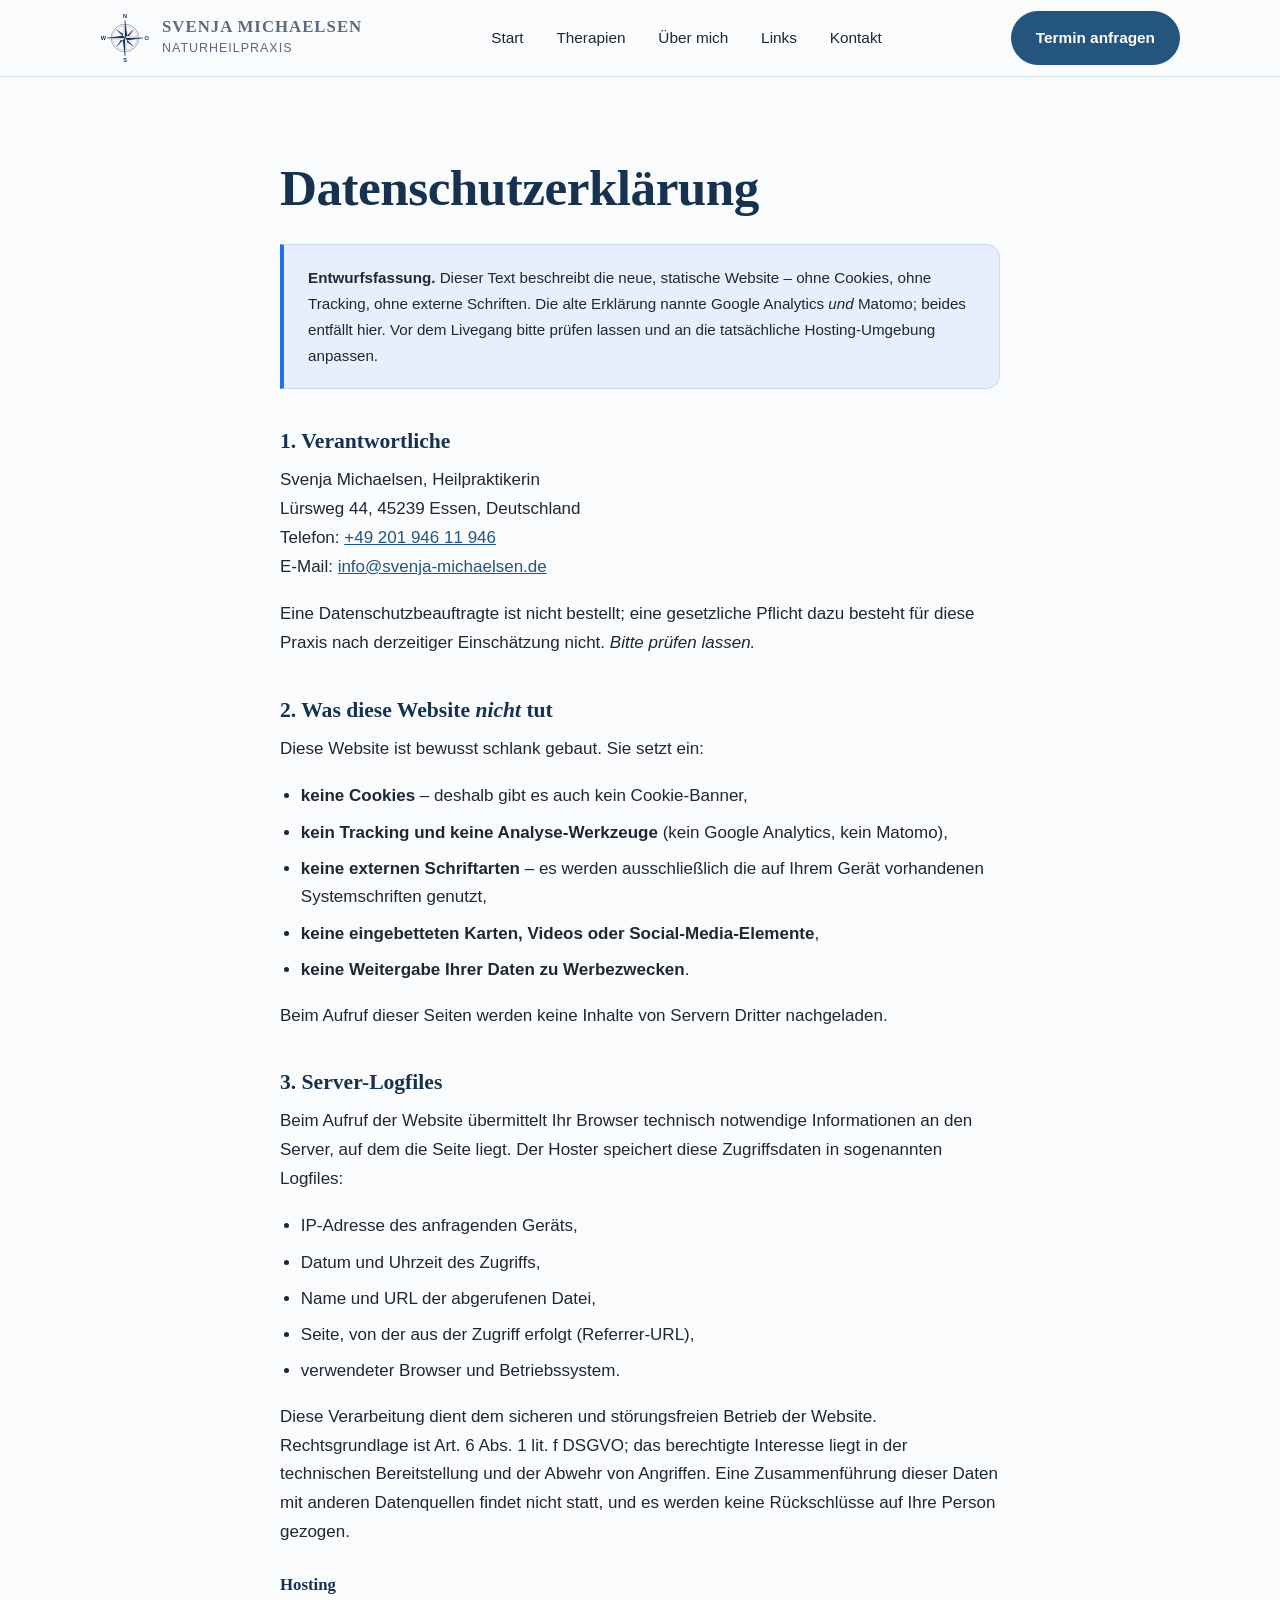
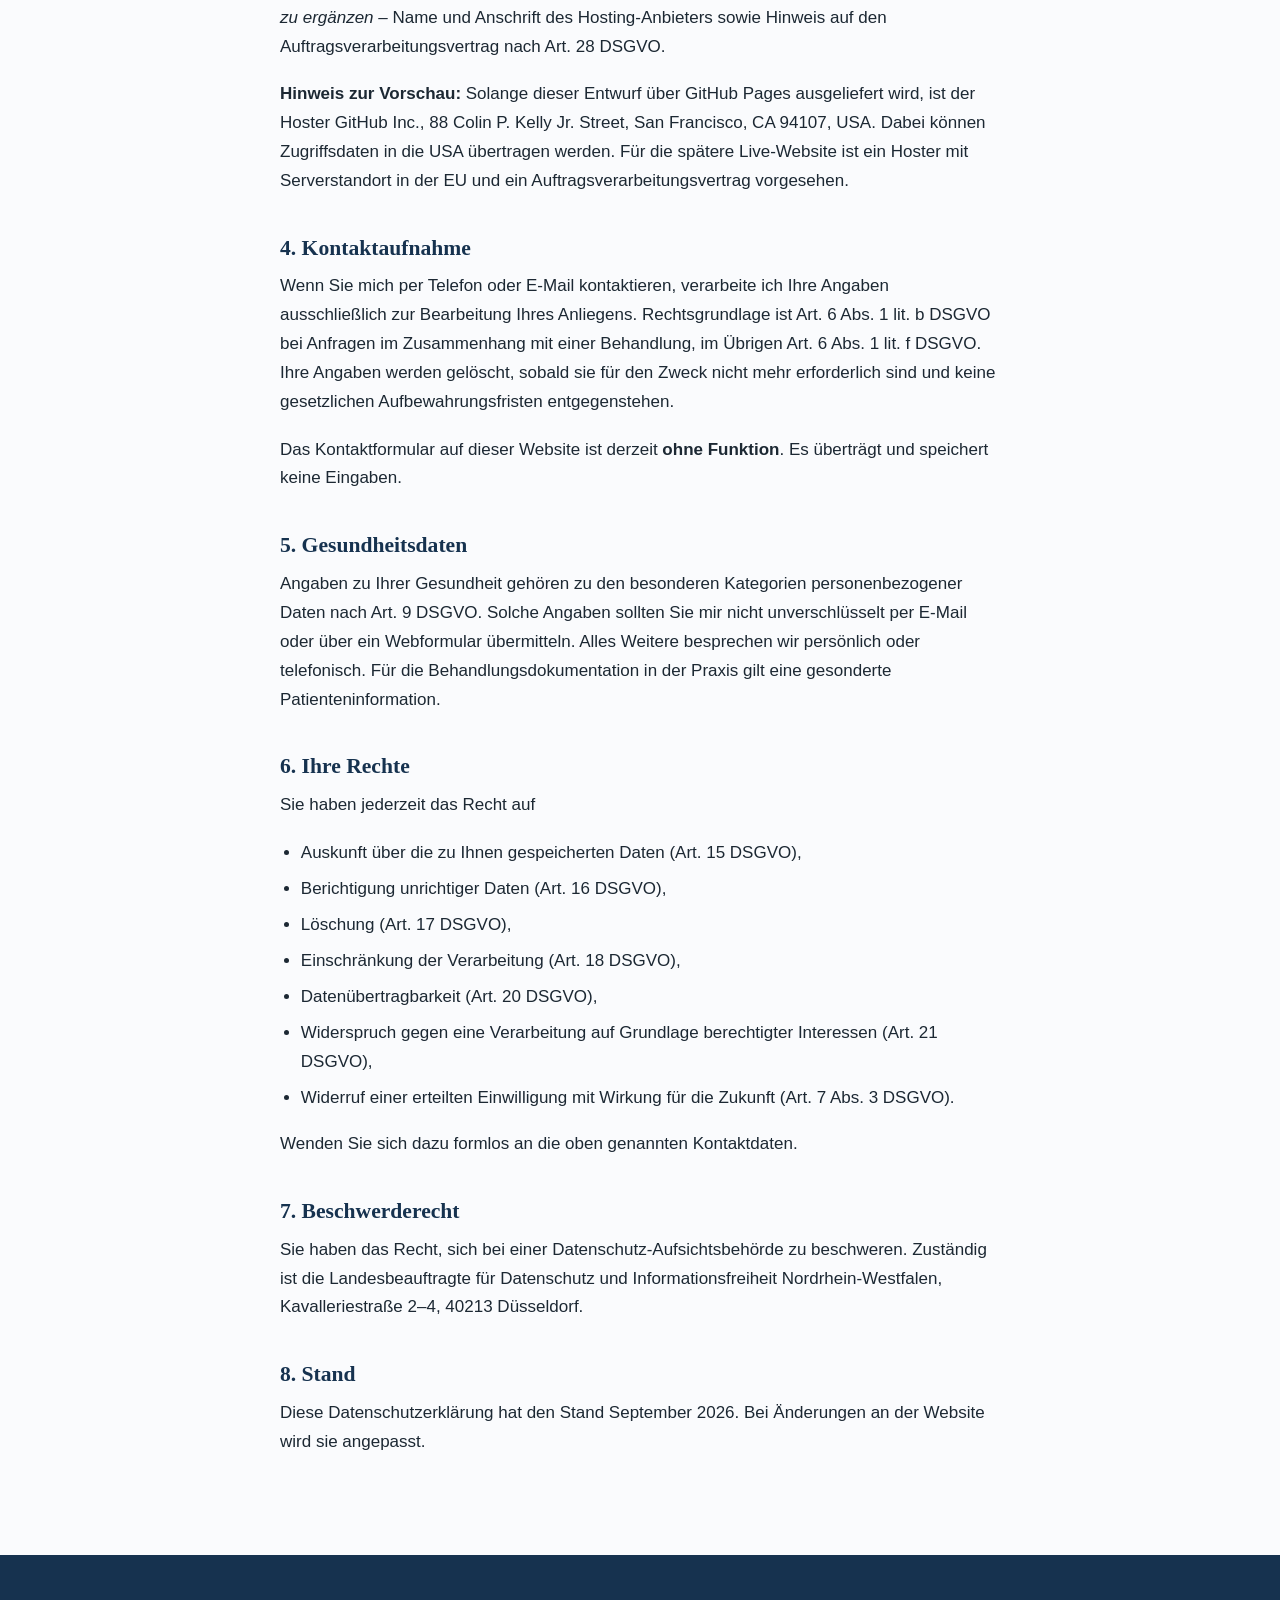
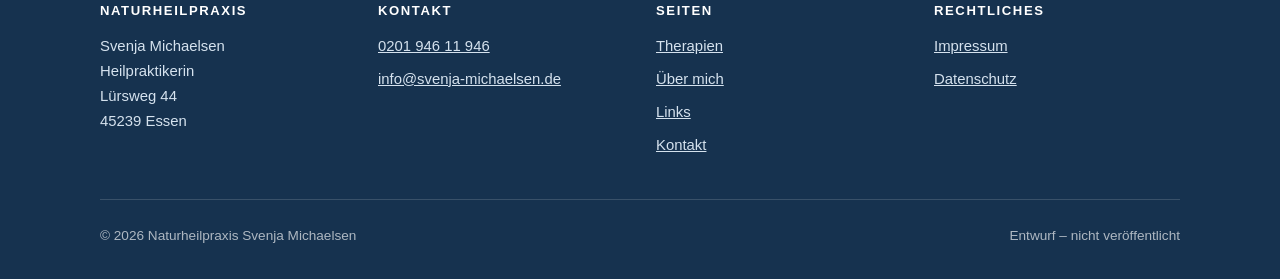
==== commit b2d49a0b: "Neues Logo: klassische Windrose mit Himmelsrichtungen Ersetzt die bisherige Kompassrose mit Blattspi" ====
--- a/datenschutz.html
+++ b/datenschutz.html
@@ -15,7 +15,7 @@
 <header class="kopf">
   <div class="wrap">
     <a class="marke" href="index.html">
-      <img src="img/logo.svg" alt="" width="44" height="44">
+      <img src="img/logo.svg" alt="" width="50" height="50">
       <span><b>Svenja Michaelsen</b><span>Naturheilpraxis</span></span>
     </a>
     <nav aria-label="Hauptmenü">
--- a/css/style.css
+++ b/css/style.css
@@ -82,7 +82,9 @@
 .kopf .wrap { display: flex; align-items: center; justify-content: space-between; gap: 1rem; min-height: 76px; }
 
 .marke { display: flex; align-items: center; gap: .75rem; text-decoration: none; color: var(--blau-900); }
-.marke img { width: 44px; height: 44px; border-radius: 50%; }
+/* Die Windrose traegt die Himmelsrichtungen ausserhalb des Rings -
+   deshalb kein border-radius, sonst werden N/O/S/W beschnitten. */
+.marke img { width: 50px; height: 50px; }
 .marke b { font-family: var(--serif); font-size: 1.05rem; font-weight: 600; display: block; line-height: 1.25; }
 .marke span { font-size: .78rem; color: var(--text-mut); letter-spacing: .08em; text-transform: uppercase; }
 
@@ -187,6 +189,15 @@
 @media (min-width: 820px) { .therapie .duo { grid-template-columns: 260px 1fr; } }
 .therapie img { border-radius: var(--radius); }
 
+/* --- Elvari Kristallmatte --- */
+.elvari-layout { display: grid; gap: clamp(2rem, 5vw, 3.5rem); align-items: start; }
+.elvari-bilder { display: grid; gap: 1rem; grid-template-columns: 1fr 1fr; }
+.elvari-bilder img { width: 100%; aspect-ratio: 1 / 1; object-fit: cover; box-shadow: var(--schatten); }
+@media (min-width: 820px) {
+  .elvari-layout { grid-template-columns: 360px 1fr; }
+  .elvari-bilder { grid-template-columns: 1fr; }
+}
+
 /* --- Ablauf-Schritte --- */
 .schritte { list-style: none; counter-reset: s; margin: 0; padding: 0; display: grid; gap: 1.25rem; }
 .schritte li { counter-increment: s; padding-left: 3.4rem; position: relative; }
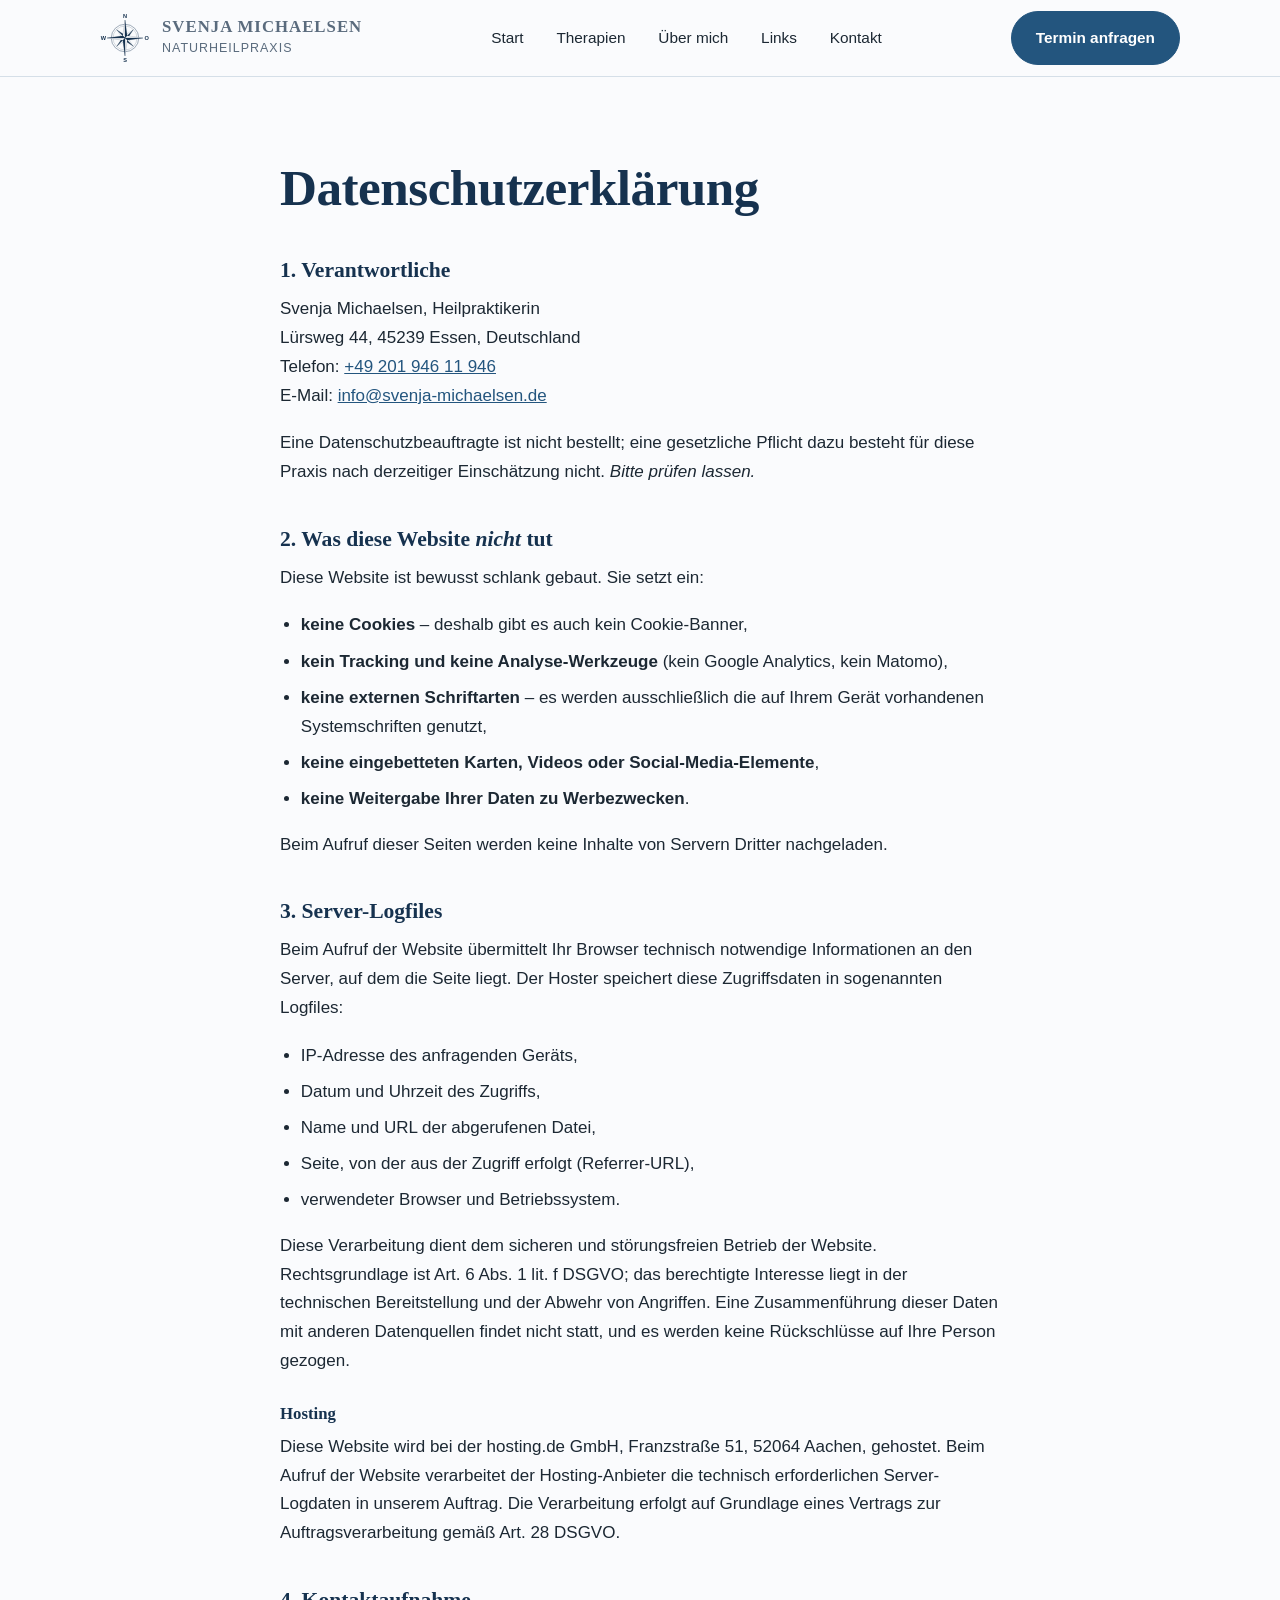
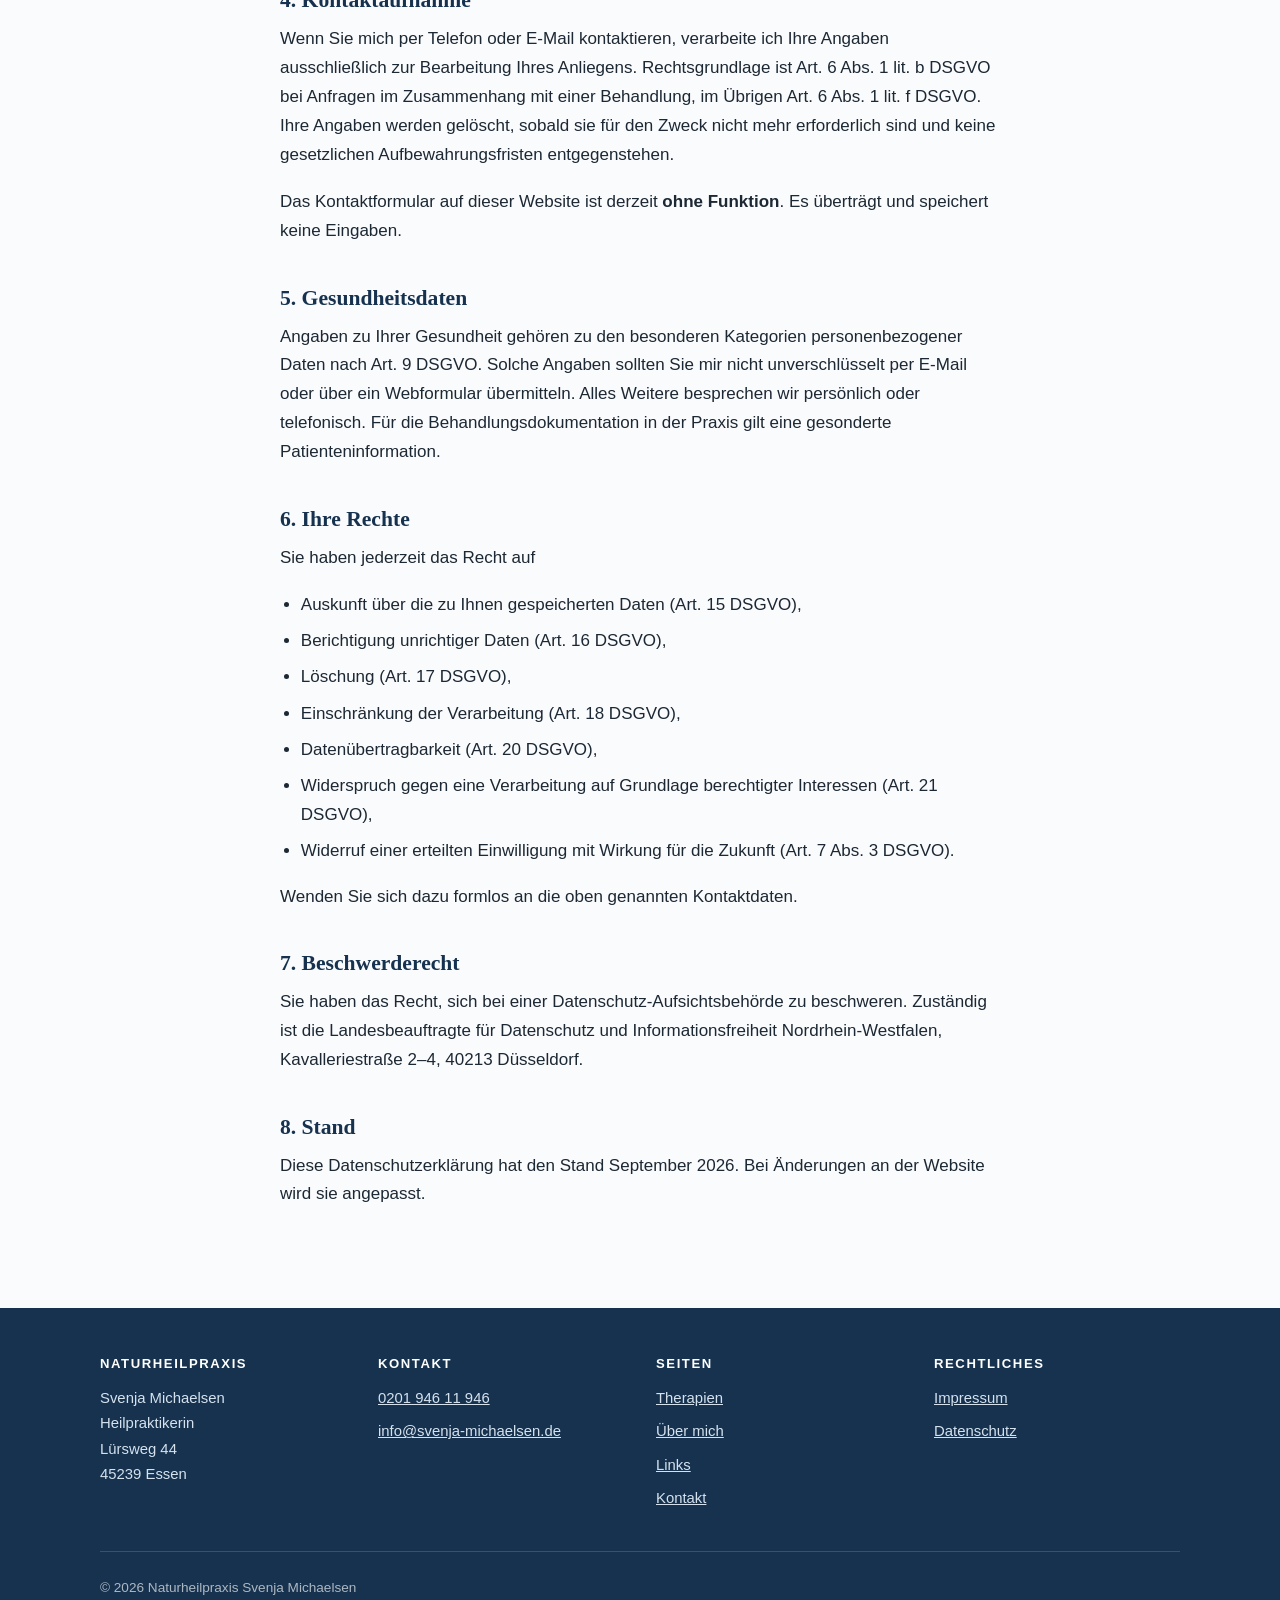
==== commit a713333d: "Website für Livebetrieb bei hosting.de vorbereiten" ====
--- a/datenschutz.html
+++ b/datenschutz.html
@@ -36,10 +36,6 @@
     <div class="wrap rechtstext">
       <h1>Datenschutzerklärung</h1>
 
-      <div class="hinweis entwurf">
-        <p><strong>Entwurfsfassung.</strong> Dieser Text beschreibt die neue, statische Website – ohne Cookies, ohne Tracking, ohne externe Schriften. Die alte Erklärung nannte Google Analytics <em>und</em> Matomo; beides entfällt hier. Vor dem Livegang bitte prüfen lassen und an die tatsächliche Hosting-Umgebung anpassen.</p>
-      </div>
-
       <h2>1. Verantwortliche</h2>
       <p>
         Svenja Michaelsen, Heilpraktikerin<br>
@@ -72,8 +68,7 @@
       <p>Diese Verarbeitung dient dem sicheren und störungsfreien Betrieb der Website. Rechtsgrundlage ist Art. 6 Abs. 1 lit. f DSGVO; das berechtigte Interesse liegt in der technischen Bereitstellung und der Abwehr von Angriffen. Eine Zusammenführung dieser Daten mit anderen Datenquellen findet nicht statt, und es werden keine Rückschlüsse auf Ihre Person gezogen.</p>
 
       <h3>Hosting</h3>
-      <p><em>zu ergänzen –</em> Name und Anschrift des Hosting-Anbieters sowie Hinweis auf den Auftragsverarbeitungsvertrag nach Art. 28 DSGVO.</p>
-      <p><strong>Hinweis zur Vorschau:</strong> Solange dieser Entwurf über GitHub Pages ausgeliefert wird, ist der Hoster GitHub Inc., 88 Colin P. Kelly Jr. Street, San Francisco, CA 94107, USA. Dabei können Zugriffsdaten in die USA übertragen werden. Für die spätere Live-Website ist ein Hoster mit Serverstandort in der EU und ein Auftragsverarbeitungsvertrag vorgesehen.</p>
+      <p>Diese Website wird bei der hosting.de GmbH, Franzstraße 51, 52064 Aachen, gehostet. Beim Aufruf der Website verarbeitet der Hosting-Anbieter die technisch erforderlichen Server-Logdaten in unserem Auftrag. Die Verarbeitung erfolgt auf Grundlage eines Vertrags zur Auftragsverarbeitung gemäß Art. 28 DSGVO.</p>
 
       <h2>4. Kontaktaufnahme</h2>
       <p>Wenn Sie mich per Telefon oder E-Mail kontaktieren, verarbeite ich Ihre Angaben ausschließlich zur Bearbeitung Ihres Anliegens. Rechtsgrundlage ist Art. 6 Abs. 1 lit. b DSGVO bei Anfragen im Zusammenhang mit einer Behandlung, im Übrigen Art. 6 Abs. 1 lit. f DSGVO. Ihre Angaben werden gelöscht, sobald sie für den Zweck nicht mehr erforderlich sind und keine gesetzlichen Aufbewahrungsfristen entgegenstehen.</p>
@@ -138,7 +133,6 @@
     </div>
     <div class="fussnote">
       <span>© 2026 Naturheilpraxis Svenja Michaelsen</span>
-      <span>Entwurf – nicht veröffentlicht</span>
     </div>
   </div>
 </footer>
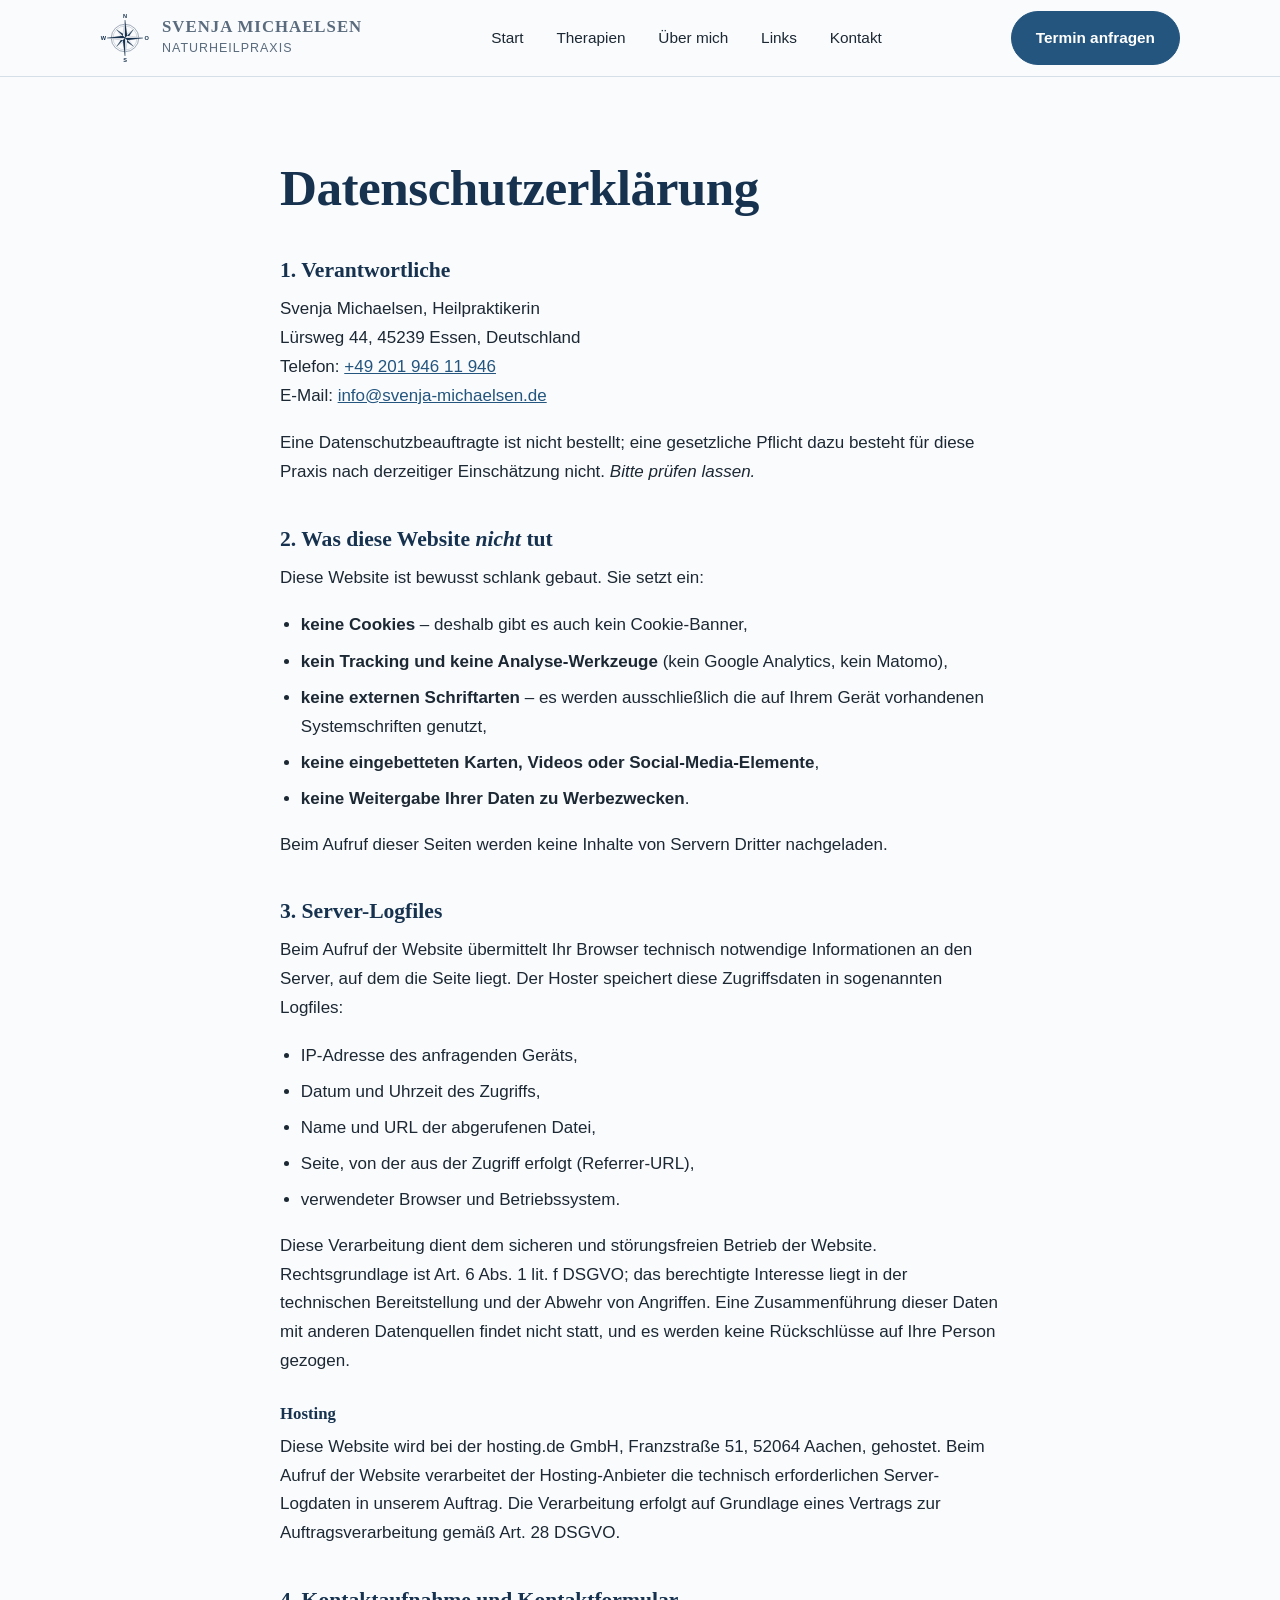
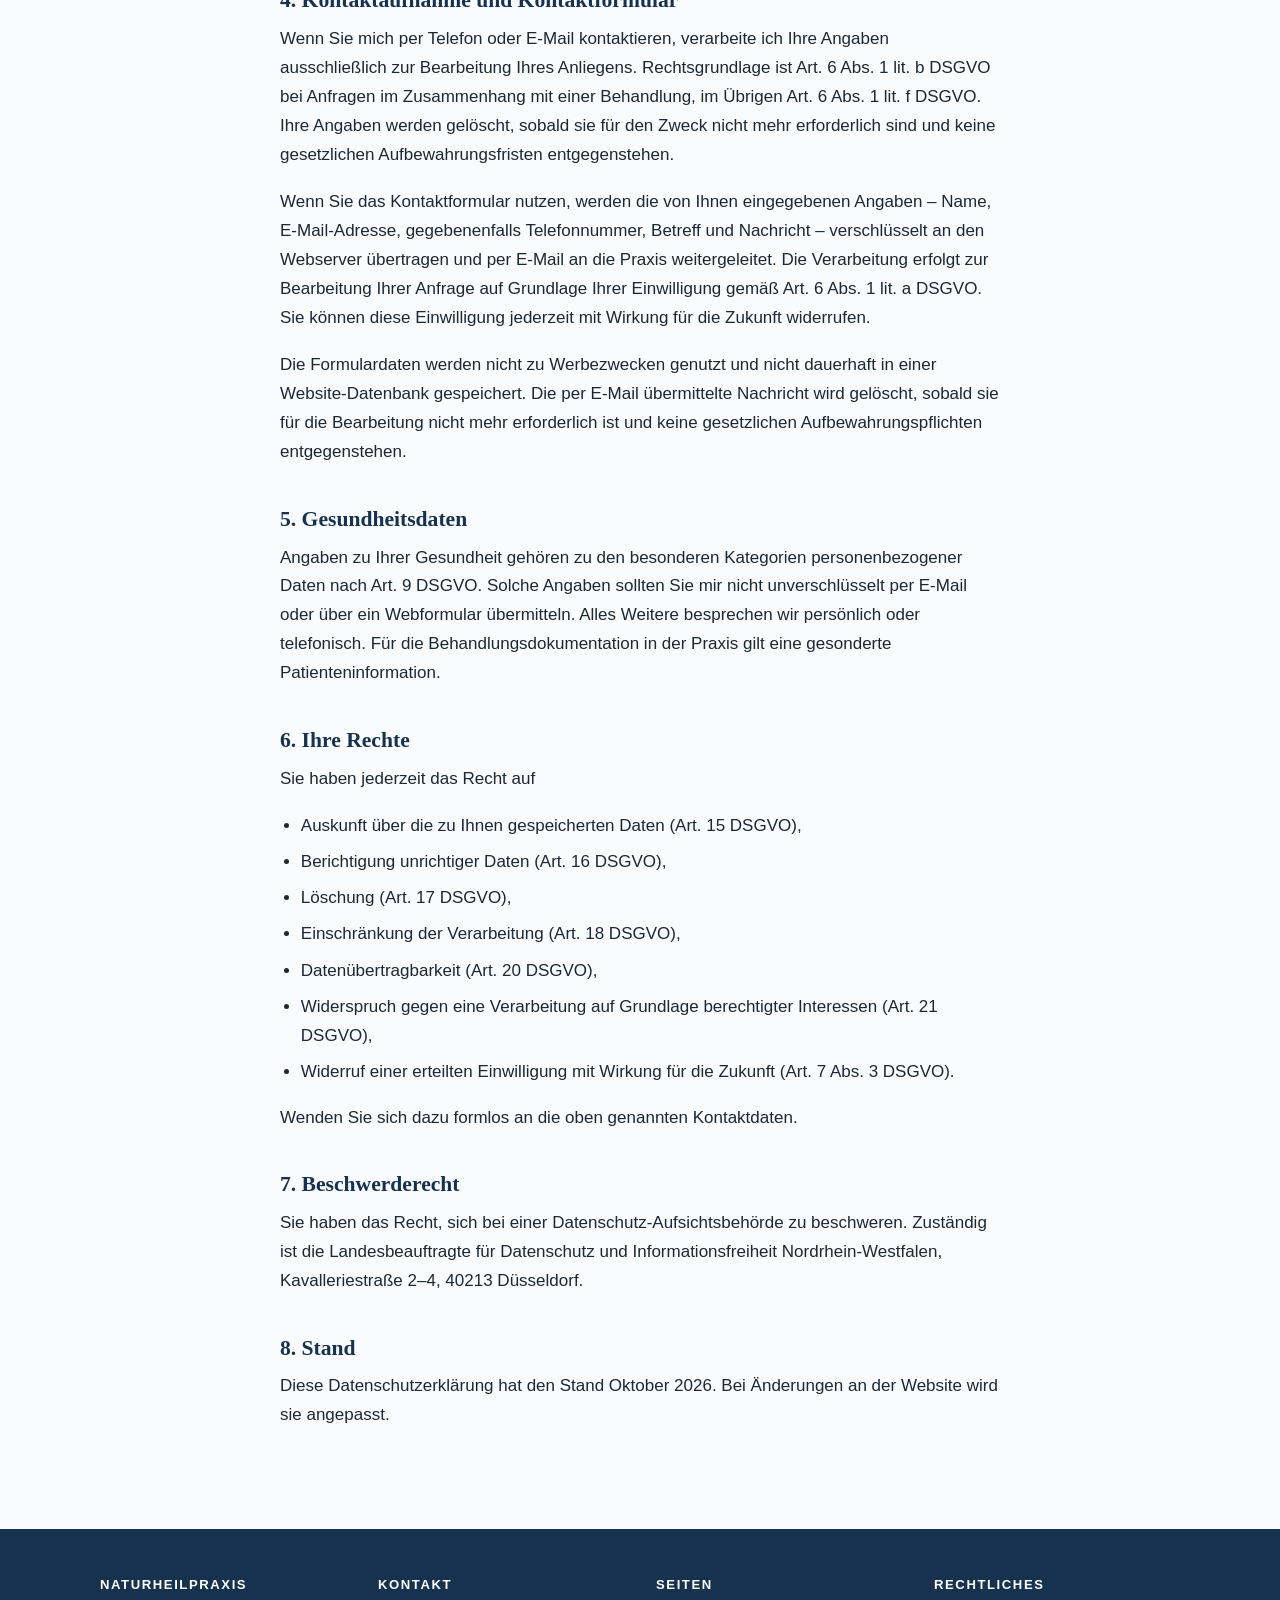
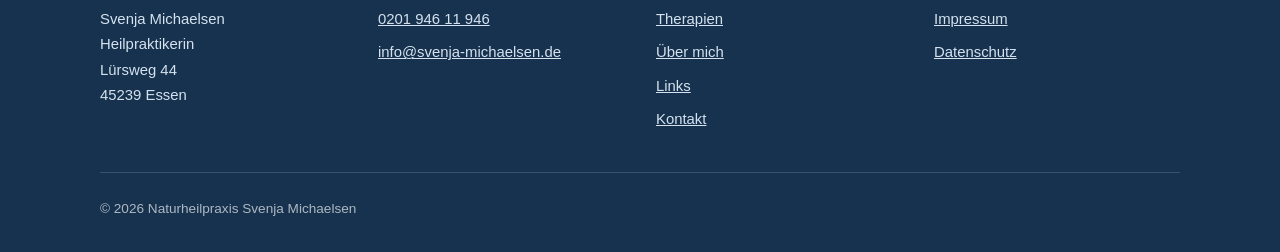
==== commit f777e198: "Kontaktformular für Livebetrieb einrichten" ====
--- a/datenschutz.html
+++ b/datenschutz.html
@@ -70,9 +70,10 @@
       <h3>Hosting</h3>
       <p>Diese Website wird bei der hosting.de GmbH, Franzstraße 51, 52064 Aachen, gehostet. Beim Aufruf der Website verarbeitet der Hosting-Anbieter die technisch erforderlichen Server-Logdaten in unserem Auftrag. Die Verarbeitung erfolgt auf Grundlage eines Vertrags zur Auftragsverarbeitung gemäß Art. 28 DSGVO.</p>
 
-      <h2>4. Kontaktaufnahme</h2>
+      <h2 id="kontaktformular">4. Kontaktaufnahme und Kontaktformular</h2>
       <p>Wenn Sie mich per Telefon oder E-Mail kontaktieren, verarbeite ich Ihre Angaben ausschließlich zur Bearbeitung Ihres Anliegens. Rechtsgrundlage ist Art. 6 Abs. 1 lit. b DSGVO bei Anfragen im Zusammenhang mit einer Behandlung, im Übrigen Art. 6 Abs. 1 lit. f DSGVO. Ihre Angaben werden gelöscht, sobald sie für den Zweck nicht mehr erforderlich sind und keine gesetzlichen Aufbewahrungsfristen entgegenstehen.</p>
-      <p>Das Kontaktformular auf dieser Website ist derzeit <strong>ohne Funktion</strong>. Es überträgt und speichert keine Eingaben.</p>
+      <p>Wenn Sie das Kontaktformular nutzen, werden die von Ihnen eingegebenen Angaben – Name, E-Mail-Adresse, gegebenenfalls Telefonnummer, Betreff und Nachricht – verschlüsselt an den Webserver übertragen und per E-Mail an die Praxis weitergeleitet. Die Verarbeitung erfolgt zur Bearbeitung Ihrer Anfrage auf Grundlage Ihrer Einwilligung gemäß Art. 6 Abs. 1 lit. a DSGVO. Sie können diese Einwilligung jederzeit mit Wirkung für die Zukunft widerrufen.</p>
+      <p>Die Formulardaten werden nicht zu Werbezwecken genutzt und nicht dauerhaft in einer Website-Datenbank gespeichert. Die per E-Mail übermittelte Nachricht wird gelöscht, sobald sie für die Bearbeitung nicht mehr erforderlich ist und keine gesetzlichen Aufbewahrungspflichten entgegenstehen.</p>
 
       <h2>5. Gesundheitsdaten</h2>
       <p>Angaben zu Ihrer Gesundheit gehören zu den besonderen Kategorien personenbezogener Daten nach Art. 9 DSGVO. Solche Angaben sollten Sie mir nicht unverschlüsselt per E-Mail oder über ein Webformular übermitteln. Alles Weitere besprechen wir persönlich oder telefonisch. Für die Behandlungsdokumentation in der Praxis gilt eine gesonderte Patienteninformation.</p>
@@ -94,7 +95,7 @@
       <p>Sie haben das Recht, sich bei einer Datenschutz-Aufsichtsbehörde zu beschweren. Zuständig ist die Landesbeauftragte für Datenschutz und Informationsfreiheit Nordrhein-Westfalen, Kavalleriestraße 2–4, 40213 Düsseldorf.</p>
 
       <h2>8. Stand</h2>
-      <p>Diese Datenschutzerklärung hat den Stand September 2026. Bei Änderungen an der Website wird sie angepasst.</p>
+      <p>Diese Datenschutzerklärung hat den Stand Oktober 2026. Bei Änderungen an der Website wird sie angepasst.</p>
 
     </div>
   </section>
--- a/css/style.css
+++ b/css/style.css
@@ -257,6 +257,10 @@
 @media (min-width: 560px) { .zweispaltig { grid-template-columns: 1fr 1fr; } }
 button.knopf { font-family: inherit; cursor: pointer; }
 .pflichtnote { font-size: .85rem; color: var(--text-mut); margin: 0; }
+.einwilligung { display: grid; grid-template-columns: 1.15rem 1fr; gap: .65rem; align-items: start; font-size: .88rem; }
+.einwilligung input { width: 1.15rem; height: 1.15rem; margin: .15rem 0 0; }
+.einwilligung label { font-weight: 400; }
+.honigtopf { position: absolute !important; left: -10000px !important; width: 1px; height: 1px; overflow: hidden; }
 .routenlinks { display: flex; flex-wrap: wrap; gap: .75rem; margin-top: 1.5rem; }
 
 /* =================== Aufruf-Band =================== */
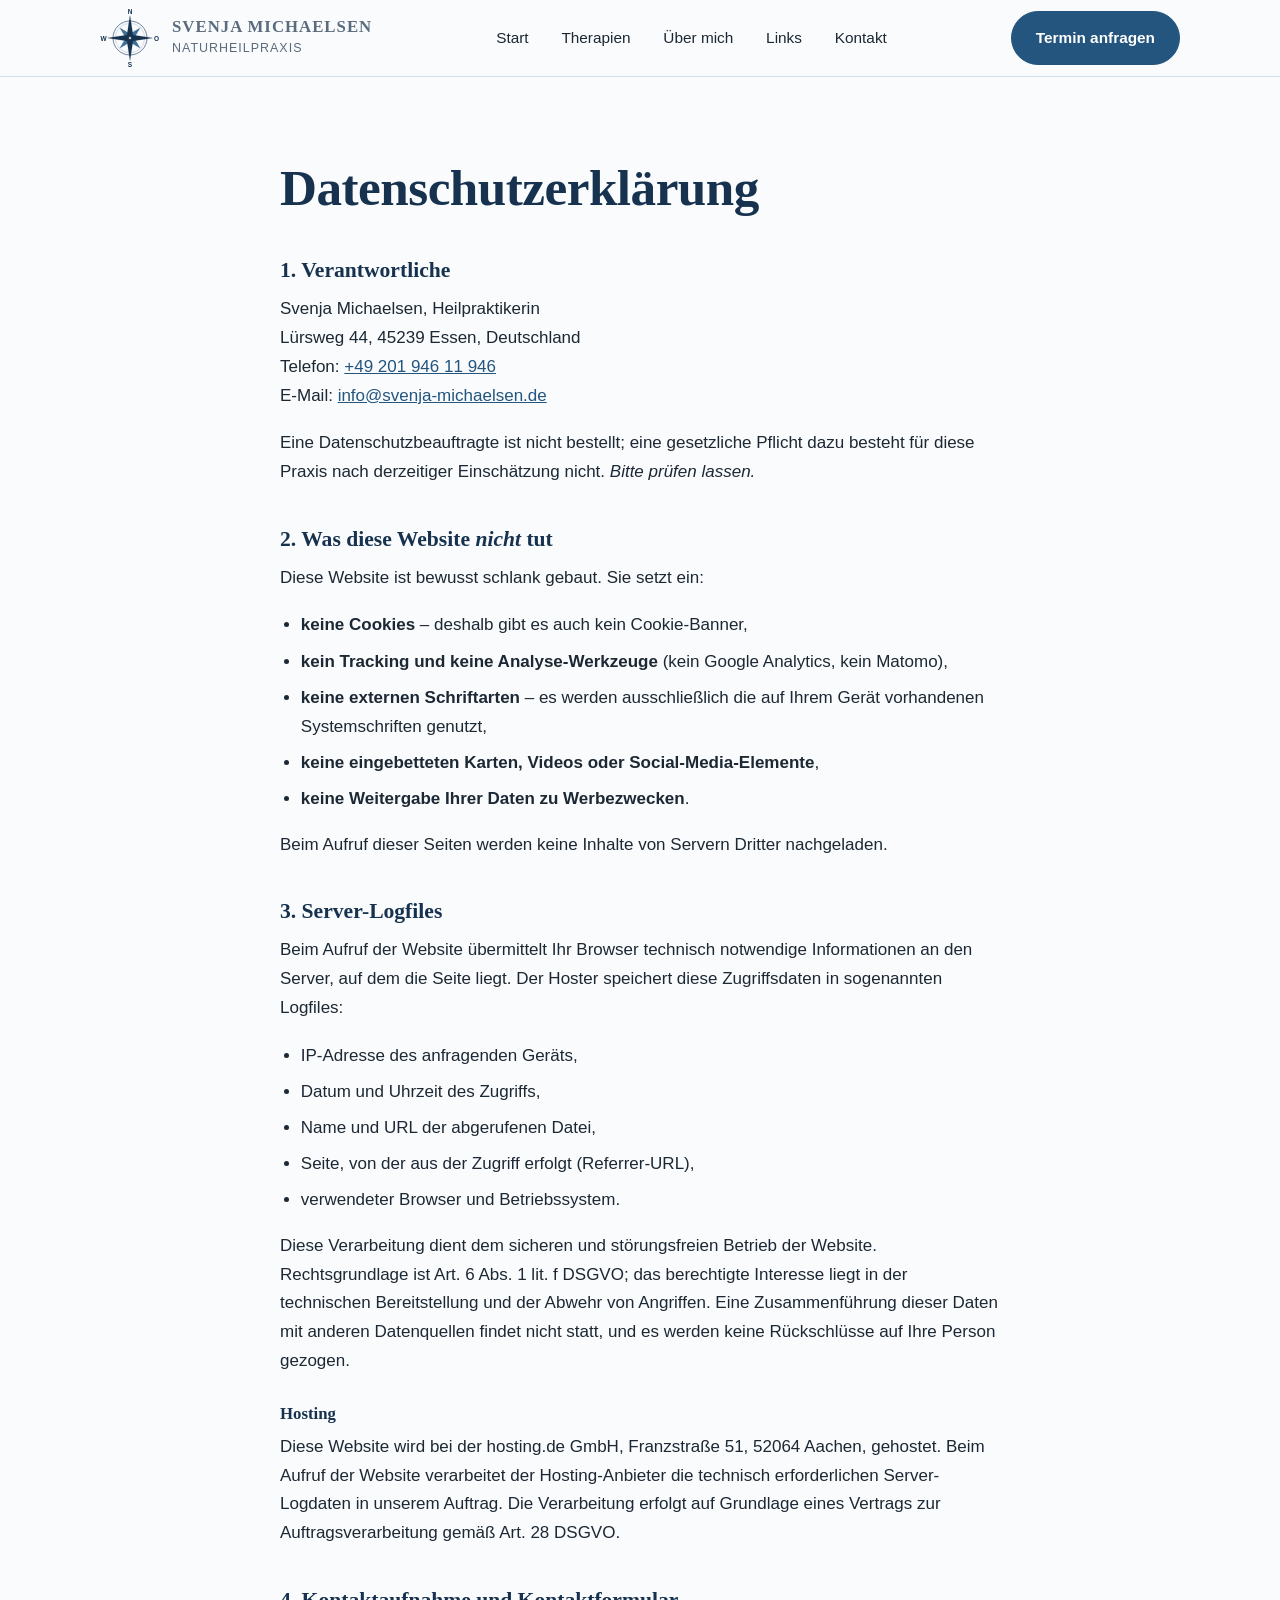
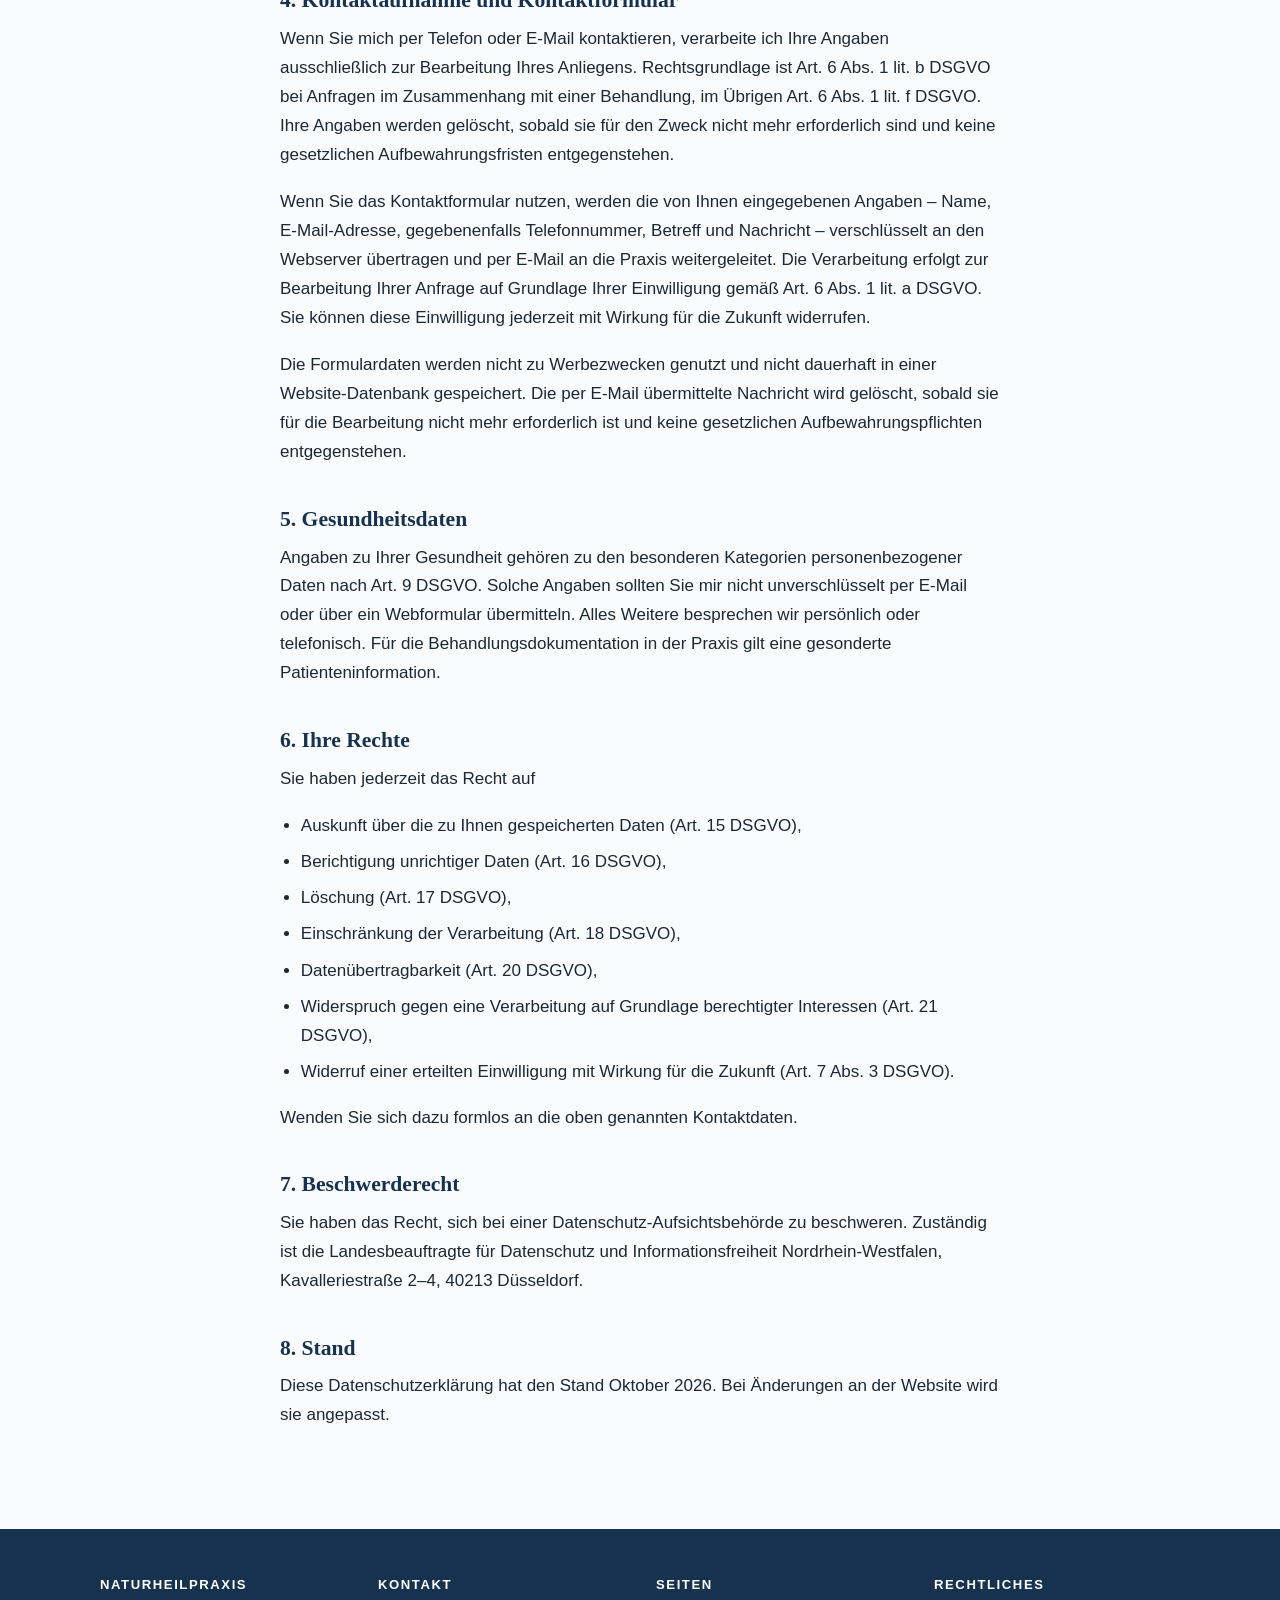
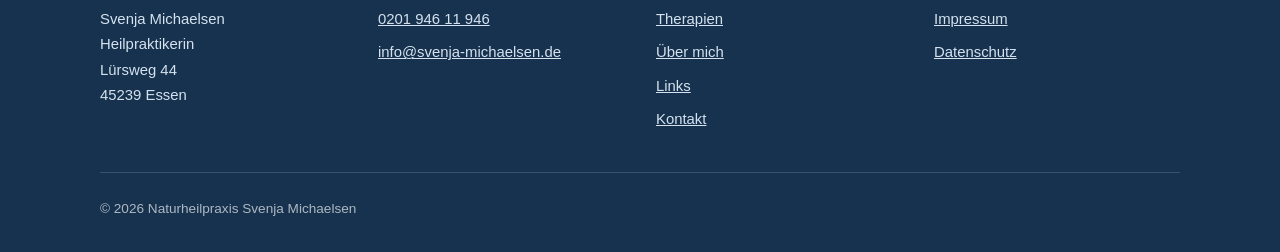
==== commit 72eacb22: "Logo im Seitenkopf auf 60 px vergroessert Mit den Himmelsrichtungen N/O/S/W bei 50 px kaum lesbar, d" ====
--- a/datenschutz.html
+++ b/datenschutz.html
@@ -1,4 +1,4 @@
-<!DOCTYPE html>
+﻿<!DOCTYPE html>
 <html lang="de">
 <head>
 <meta charset="utf-8">
@@ -15,7 +15,7 @@
 <header class="kopf">
   <div class="wrap">
     <a class="marke" href="index.html">
-      <img src="img/logo.svg" alt="" width="50" height="50">
+      <img src="img/logo.svg" alt="" width="60" height="60">
       <span><b>Svenja Michaelsen</b><span>Naturheilpraxis</span></span>
     </a>
     <nav aria-label="Hauptmenü">
@@ -140,3 +140,4 @@
 
 </body>
 </html>
+
--- a/css/style.css
+++ b/css/style.css
@@ -1,4 +1,4 @@
-/* =========================================================
+﻿/* =========================================================
    Naturheilpraxis Svenja Michaelsen
    Relaunch-Entwurf 2026 - reines HTML/CSS, Blaupalette, keine externen
    Ressourcen (keine Google Fonts, kein CDN, kein Tracking).
@@ -84,7 +84,7 @@
 .marke { display: flex; align-items: center; gap: .75rem; text-decoration: none; color: var(--blau-900); }
 /* Die Windrose traegt die Himmelsrichtungen ausserhalb des Rings -
    deshalb kein border-radius, sonst werden N/O/S/W beschnitten. */
-.marke img { width: 50px; height: 50px; }
+.marke img { width: 60px; height: 60px; }
 .marke b { font-family: var(--serif); font-size: 1.05rem; font-weight: 600; display: block; line-height: 1.25; }
 .marke span { font-size: .78rem; color: var(--text-mut); letter-spacing: .08em; text-transform: uppercase; }
 
@@ -301,3 +301,4 @@
   .kopf, .topbar, .band, .fuss nav { display: none; }
   body { background: #fff; }
 }
+
